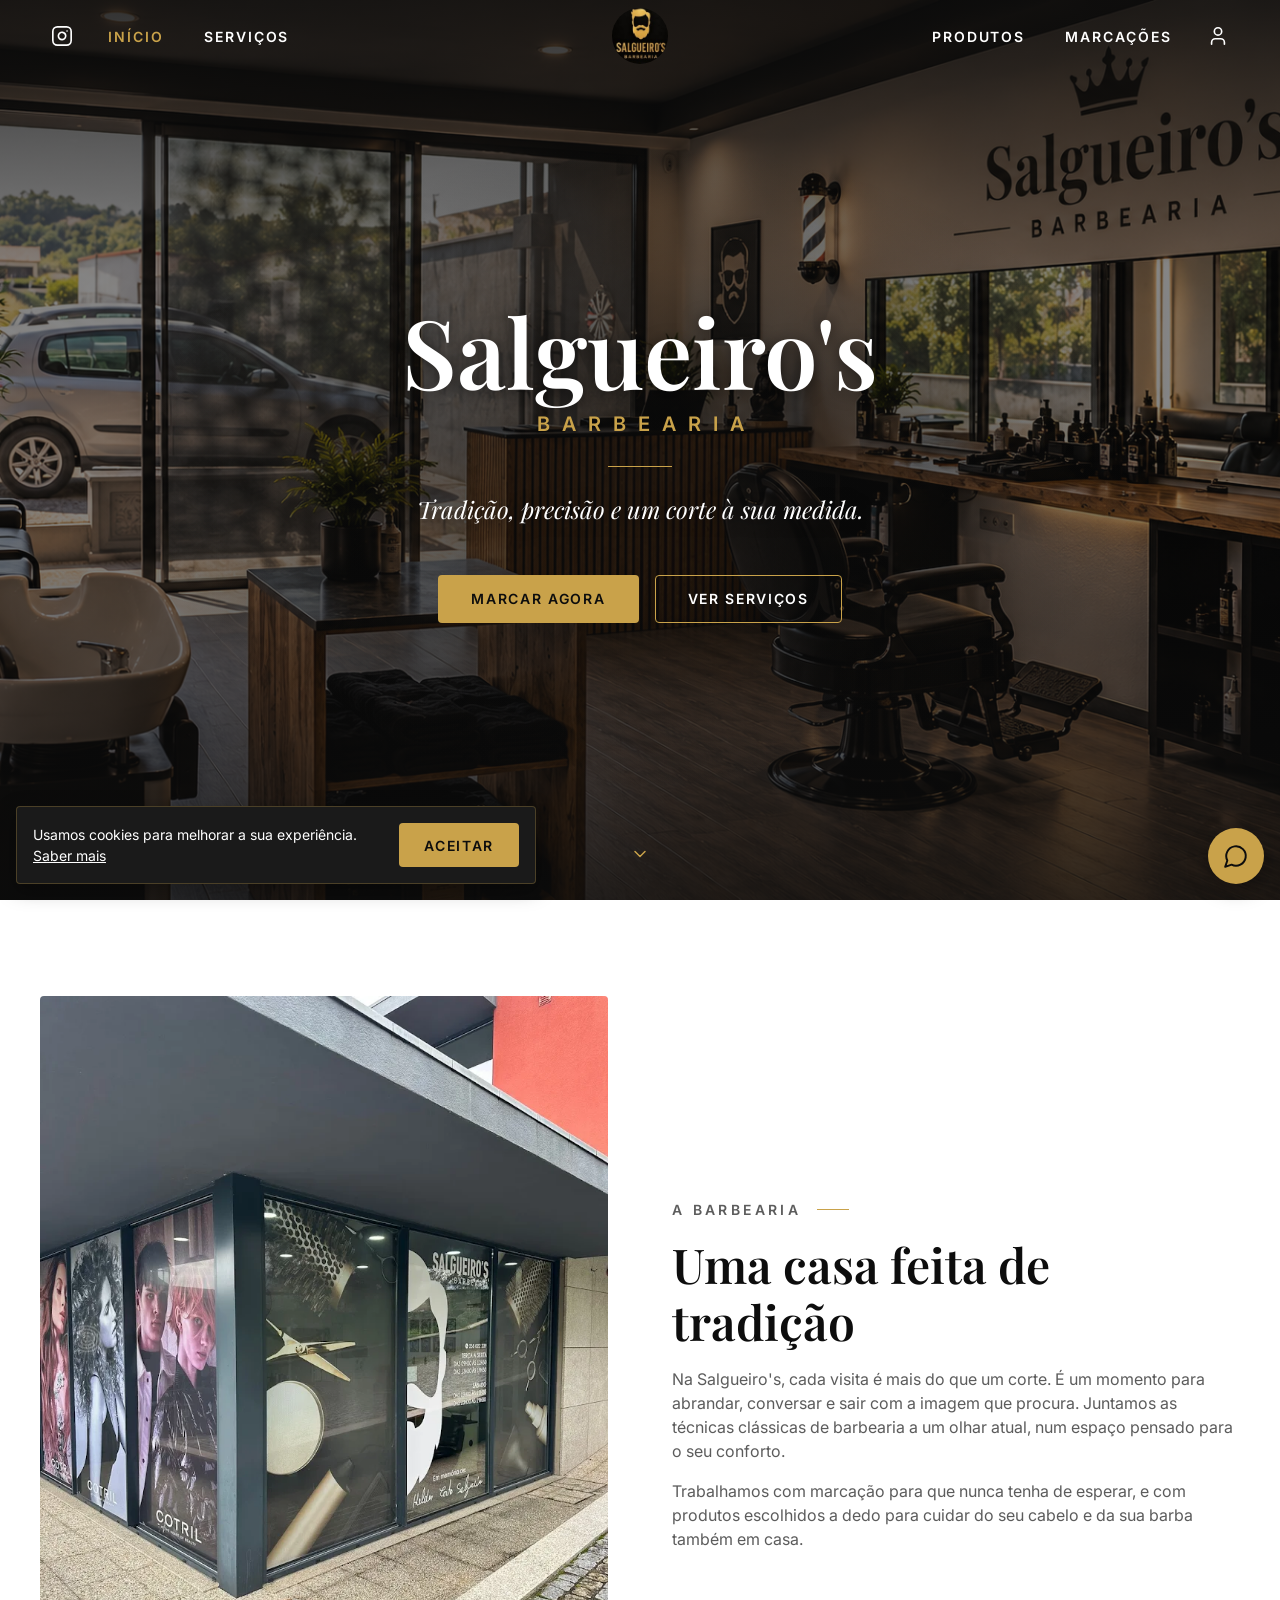
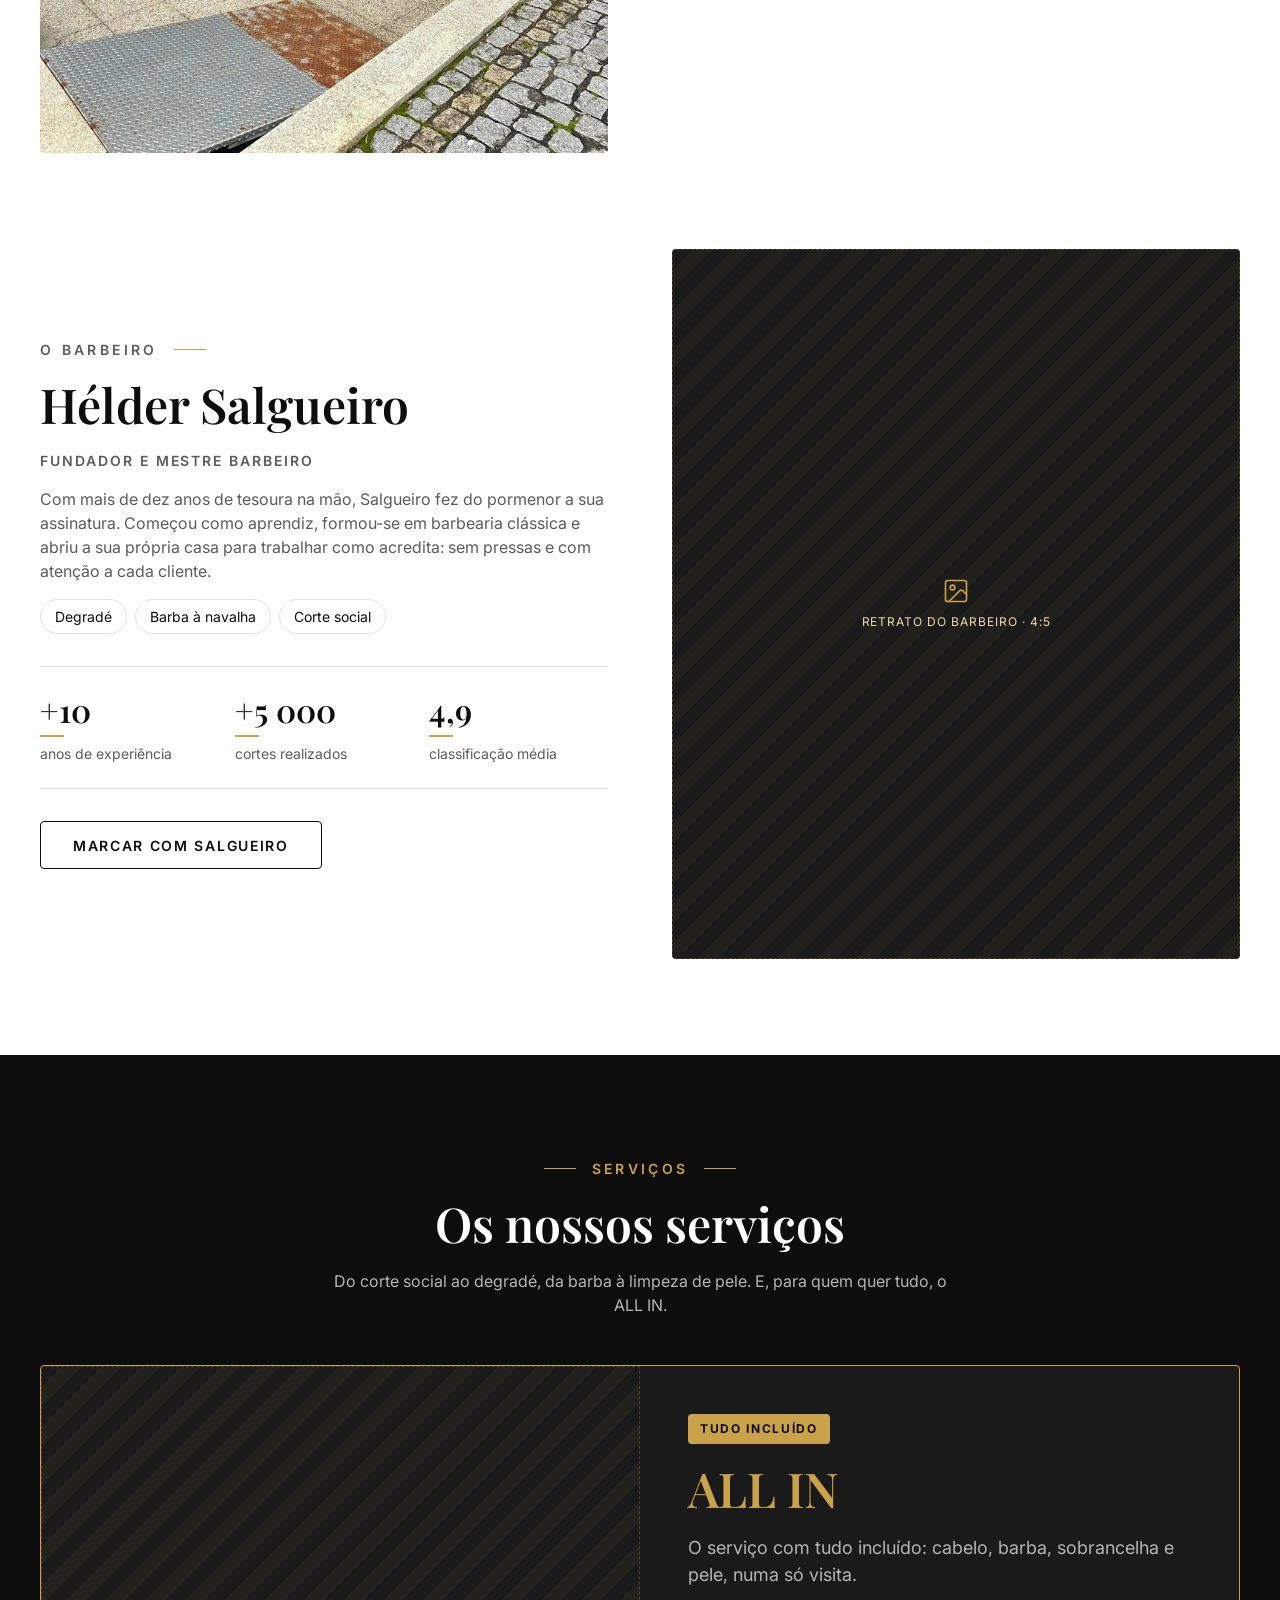
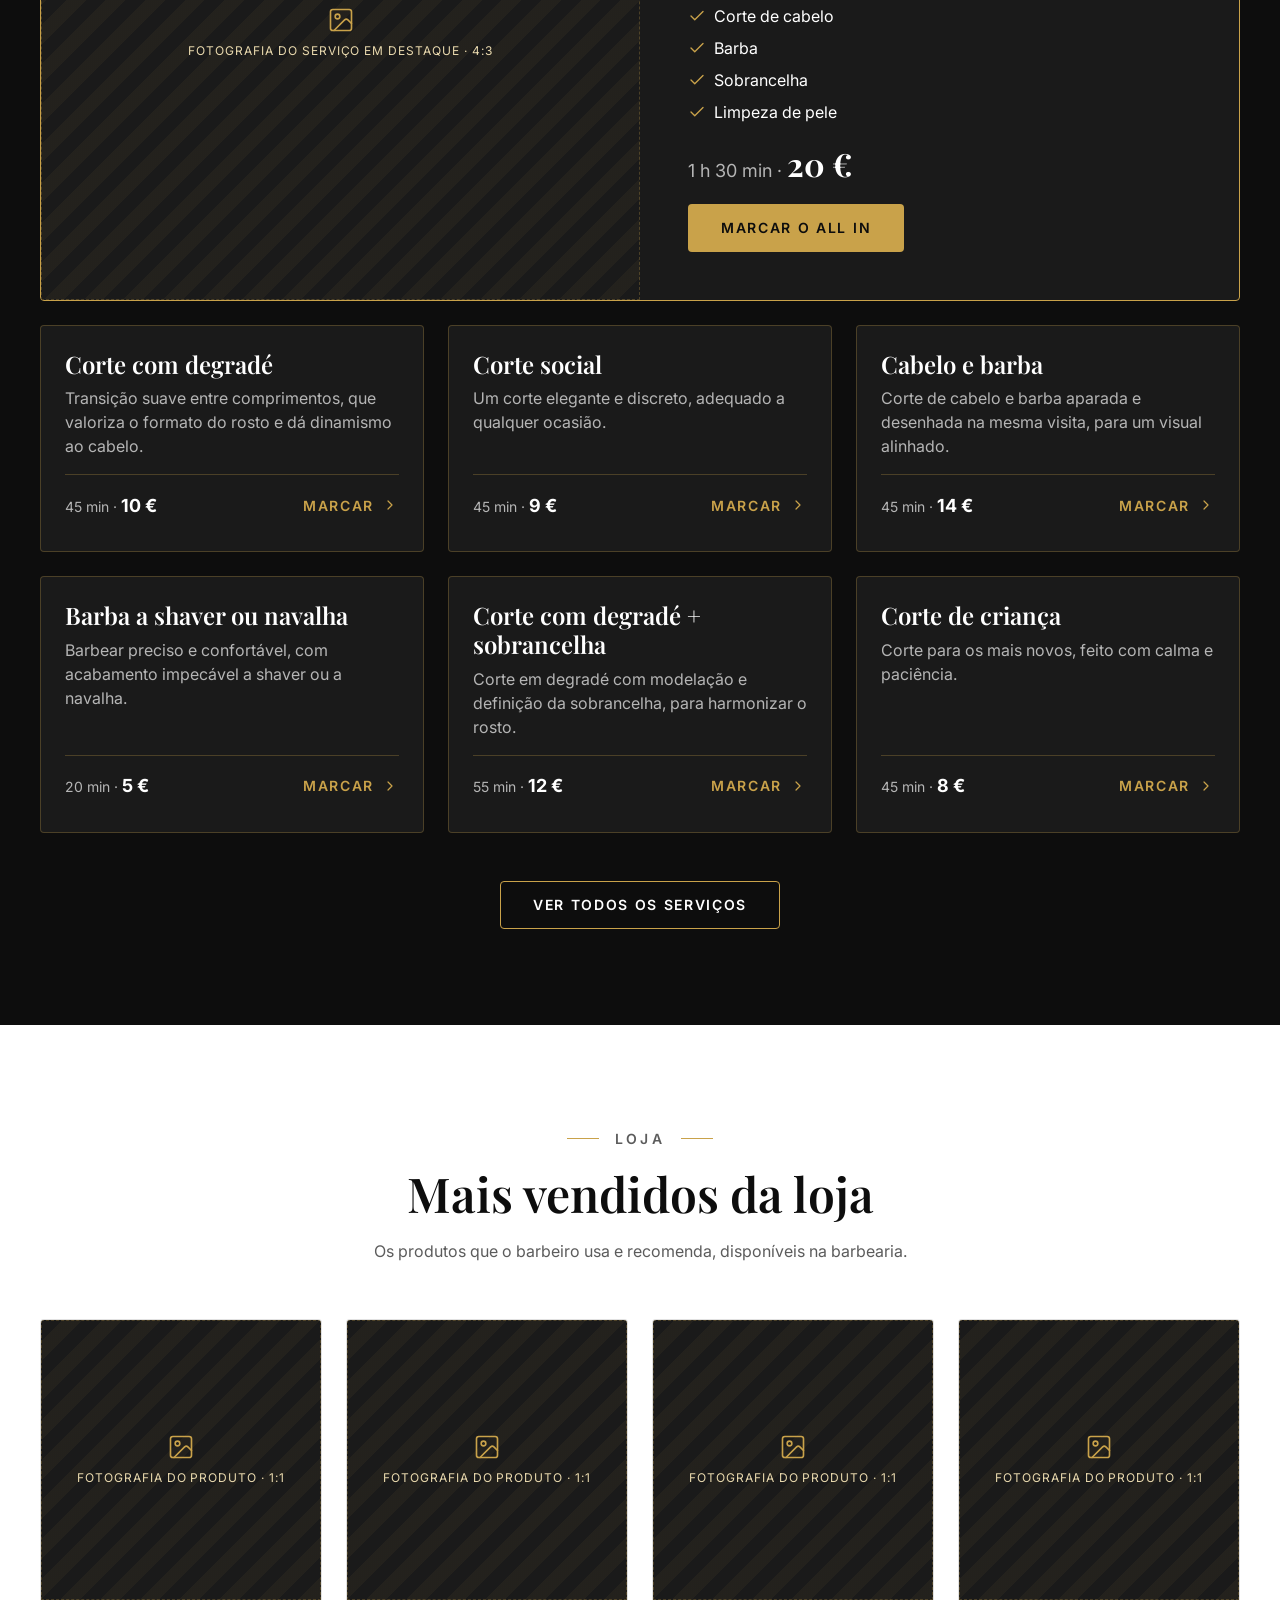
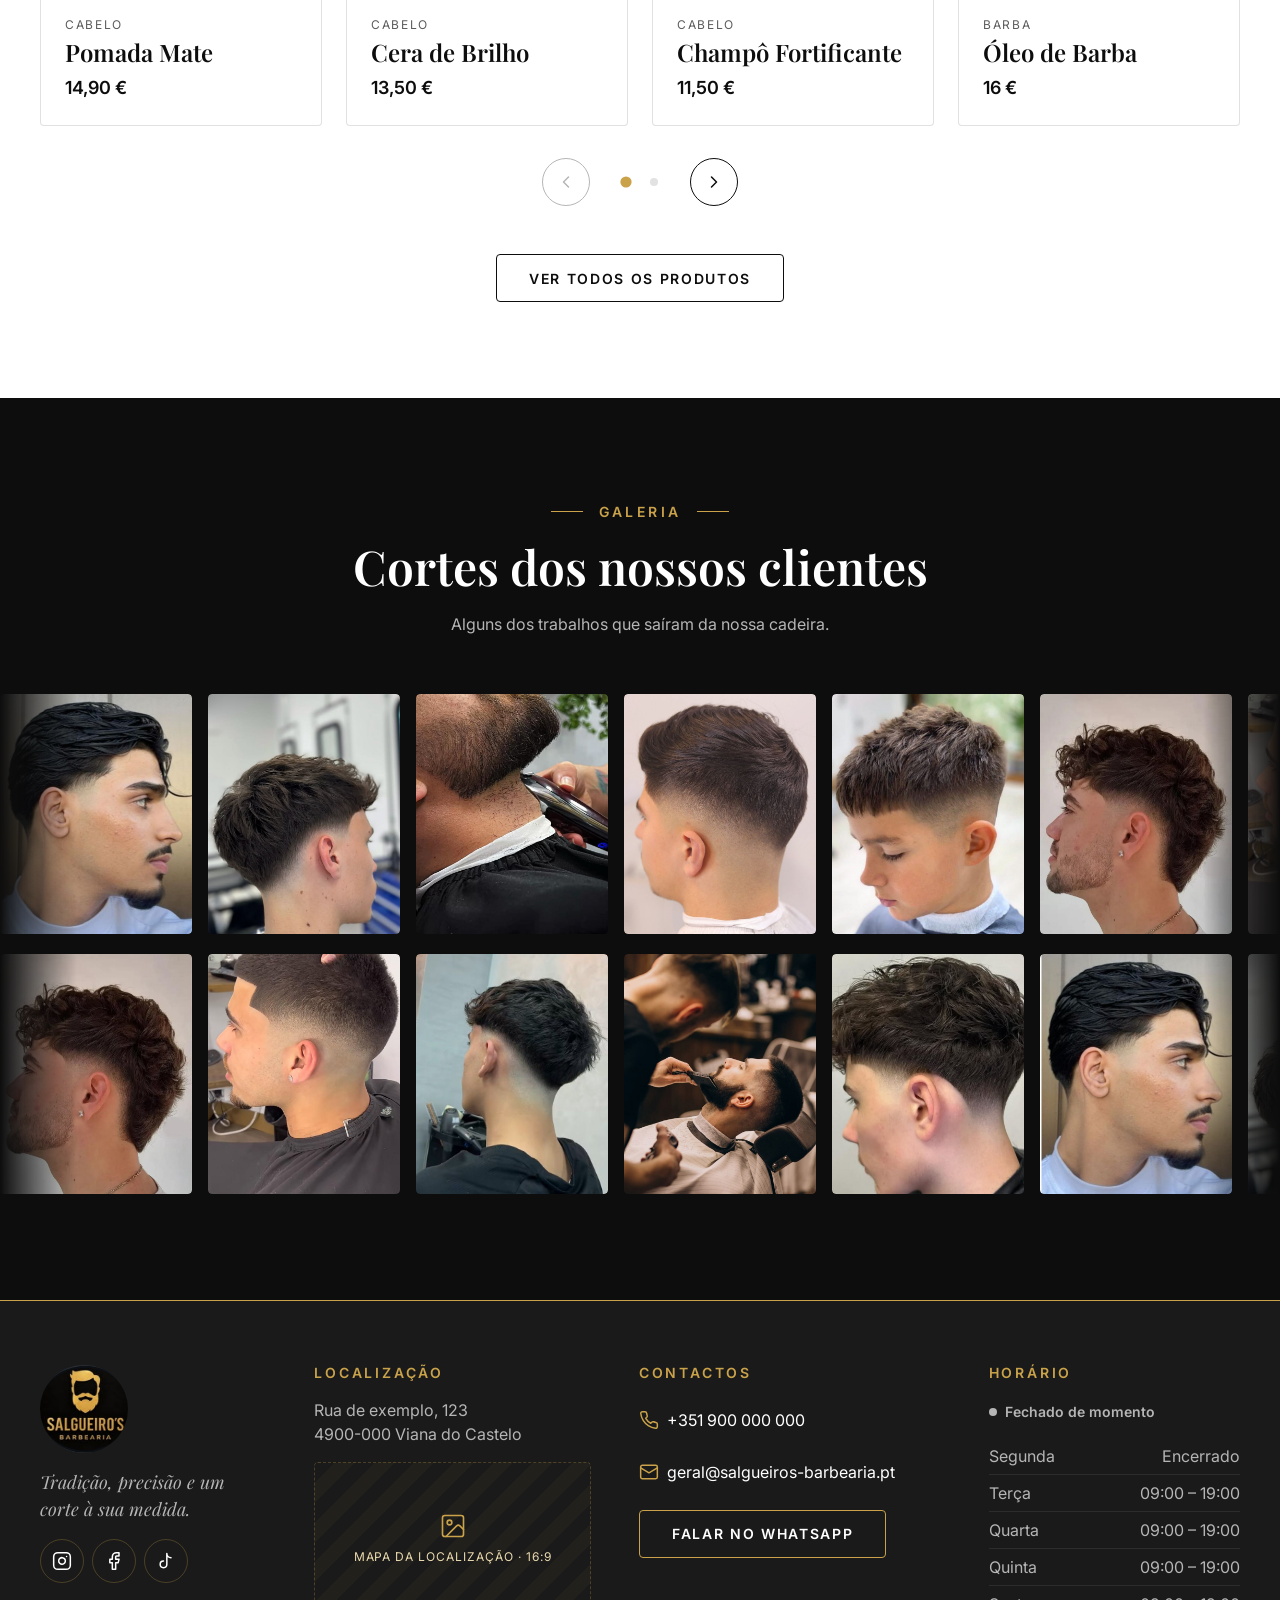
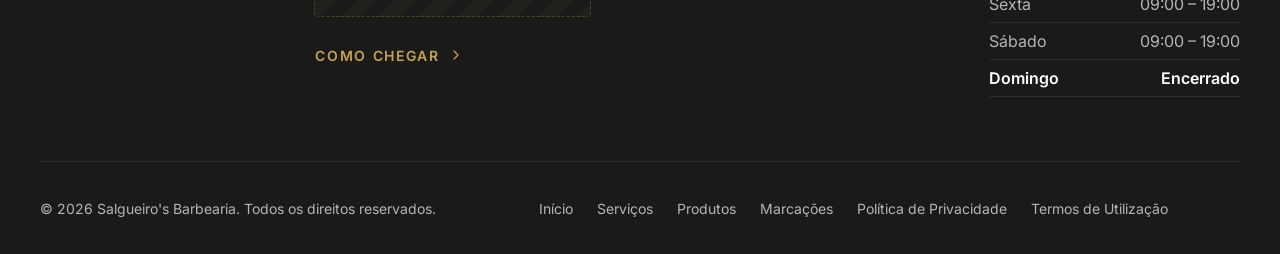
==== index.html @ 96116221 "1º versão prototipo alta fidelidade" ====
<!DOCTYPE html>
<html lang="pt-PT">
<head>
  <meta charset="UTF-8">
  <meta name="viewport" content="width=device-width, initial-scale=1">
  <title>Salgueiro's Barbearia</title>
  <meta name="description" content="Salgueiro's Barbearia: cortes, barba e produtos, com a assinatura da casa.">
  <meta name="theme-color" content="#0d0d0d">
  <link rel="icon" href="assets/images/logo/logo-salgueiros.png">
  <link rel="preconnect" href="https://fonts.googleapis.com">
  <link rel="preconnect" href="https://fonts.gstatic.com" crossorigin>
  <link href="https://fonts.googleapis.com/css2?family=Inter:wght@400;600;700&family=Playfair+Display:ital,wght@0,600;0,700;1,500&display=swap" rel="stylesheet">
  <link rel="stylesheet" href="css/base.css">
  <link rel="stylesheet" href="css/components.css">
  <link rel="stylesheet" href="css/layout.css">
  <script src="js/dados.js" defer></script>
  <script src="js/main.js" defer></script>
  <script src="js/servicos.js" defer></script>
  <script src="js/home.js" defer></script>
  <script src="js/carrossel.js" defer></script>
  <script src="js/galeria.js" defer></script>
</head>
<body id="topo" data-pagina="home">

  <!-- Navbar, menu mobile e rodapé são montados por js/main.js -->

  <main>

    <!-- ===== HERO ===== -->
    <section class="hero" aria-label="Apresentação">
      <div class="hero__fundo media" data-imagem="hero" data-alt="" data-label="Fotografia da barbearia · 16:9"></div>
      <div class="hero__conteudo container">
        <h1 class="hero__titulo">Salgueiro's <span>Barbearia</span></h1>
        <div class="hero__divisor" aria-hidden="true"></div>
        <p class="hero__slogan">Tradição, precisão e um corte à sua medida.</p>
        <div class="hero__acoes">
          <a class="btn btn--primario" data-link="marcacoes" href="#">Marcar agora</a>
          <a class="btn btn--secundario" href="#servicos">Ver serviços</a>
        </div>
      </div>
      <a class="hero__scroll" href="#sobre" aria-label="Continuar para a secção sobre a barbearia">
        <svg class="icone" aria-hidden="true"><use href="#i-seta-baixo"></use></svg>
      </a>
    </section>

    <!-- ===== SOBRE A BARBEARIA E O BARBEIRO ===== -->
    <section class="secao" id="sobre">
      <div class="container">

        <div class="sobre__bloco" data-revelar>
          <div class="sobre__media media media--3x4" data-imagem="barbearia" data-alt="Fachada da Salgueiro's Barbearia, com montras decoradas" data-label="Fotografia da barbearia · 3:4"></div>
          <div class="sobre__texto">
            <p class="secao__sobretitulo">A barbearia</p>
            <h2 class="sobre__titulo">Uma casa feita de tradição</h2>
            <p>Na Salgueiro's, cada visita é mais do que um corte. É um momento para abrandar, conversar e sair com a imagem que procura. Juntamos as técnicas clássicas de barbearia a um olhar atual, num espaço pensado para o seu conforto.</p>
            <p>Trabalhamos com marcação para que nunca tenha de esperar, e com produtos escolhidos a dedo para cuidar do seu cabelo e da sua barba também em casa.</p>
          </div>
        </div>

        <div class="sobre__bloco sobre__bloco--invertido" data-revelar>
          <div class="sobre__media media media--4x5" data-imagem="barbeiro" data-alt="Retrato do barbeiro Salgueiro" data-label="Retrato do barbeiro · 4:5"></div>
          <div class="sobre__texto">
            <p class="secao__sobretitulo">O barbeiro</p>
            <h2 class="sobre__titulo">Hélder Salgueiro</h2>
            <p class="sobre__cargo">Fundador e mestre barbeiro</p>
            <p>Com mais de dez anos de tesoura na mão, Salgueiro fez do pormenor a sua assinatura. Começou como aprendiz, formou-se em barbearia clássica e abriu a sua própria casa para trabalhar como acredita: sem pressas e com atenção a cada cliente.</p>
            <ul class="etiquetas" aria-label="Especialidades">
              <li>Degradé</li>
              <li>Barba à navalha</li>
              <li>Corte social</li>
            </ul>
            <dl class="sobre__numeros">
              <div><dt>+10</dt><dd>anos de experiência</dd></div>
              <div><dt>+5 000</dt><dd>cortes realizados</dd></div>
              <div><dt>4,9</dt><dd>classificação média</dd></div>
            </dl>
            <a class="btn btn--contorno" data-link="marcacoes" href="#">Marcar com Salgueiro</a>
          </div>
        </div>

      </div>
    </section>

    <!-- ===== SERVIÇOS ===== -->
    <section class="secao secao--preta" id="servicos">
      <div class="container">
        <header class="secao__cabecalho" data-revelar>
          <p class="secao__sobretitulo">Serviços</p>
          <h2 class="secao__titulo">Os nossos serviços</h2>
          <p class="secao__texto">Do corte social ao degradé, da barba à limpeza de pele. E, para quem quer tudo, o ALL IN.</p>
        </header>
        <article class="assinatura" id="servico-assinatura" data-revelar></article>
        <ul class="servicos__grelha" id="servicos-lista"></ul>
        <p class="secao__acao"><a class="btn btn--secundario" href="servicos.html">Ver todos os serviços</a></p>
      </div>
    </section>

    <!-- ===== PRODUTOS EM DESTAQUE ===== -->
    <section class="secao" id="produtos">
      <div class="container">
        <header class="secao__cabecalho" data-revelar>
          <p class="secao__sobretitulo">Loja</p>
          <h2 class="secao__titulo">Mais vendidos da loja</h2>
          <p class="secao__texto">Os produtos que o barbeiro usa e recomenda, disponíveis na barbearia.</p>
        </header>
        <div class="carrossel" role="region" aria-label="Produtos em destaque" data-revelar>
          <ul class="carrossel__pista" id="produtos-pista" tabindex="0"></ul>
          <div class="carrossel__controlos">
            <button class="carrossel__seta" type="button" data-anterior aria-label="Produtos anteriores">
              <svg class="icone" aria-hidden="true"><use href="#i-seta-esquerda"></use></svg>
            </button>
            <div class="carrossel__pontos"></div>
            <button class="carrossel__seta" type="button" data-seguinte aria-label="Produtos seguintes">
              <svg class="icone" aria-hidden="true"><use href="#i-seta-direita"></use></svg>
            </button>
          </div>
        </div>
        <p class="secao__acao"><a class="btn btn--contorno" href="produtos.html">Ver todos os produtos</a></p>
      </div>
    </section>

    <!-- ===== GALERIA ===== -->
    <section class="secao secao--preta" id="galeria">
      <div class="container">
        <header class="secao__cabecalho" data-revelar>
          <p class="secao__sobretitulo">Galeria</p>
          <h2 class="secao__titulo">Cortes dos nossos clientes</h2>
          <p class="secao__texto">Alguns dos trabalhos que saíram da nossa cadeira.</p>
        </header>
      </div>
      <!-- Faixas de fotografias em movimento, montadas por js/galeria.js -->
      <div class="galeria__faixas" id="galeria-faixas"></div>
    </section>

  </main>

  <!-- ===== LIGHTBOX ===== -->
  <dialog class="lightbox" id="lightbox" aria-label="Fotografia ampliada">
    <div class="lightbox__palco"></div>
    <p class="lightbox__legenda" aria-live="polite"></p>
    <button class="lightbox__botao lightbox__botao--fechar" type="button" data-fechar aria-label="Fechar">
      <svg class="icone" aria-hidden="true"><use href="#i-fechar"></use></svg>
    </button>
    <button class="lightbox__botao lightbox__botao--anterior" type="button" data-anterior aria-label="Fotografia anterior">
      <svg class="icone" aria-hidden="true"><use href="#i-seta-esquerda"></use></svg>
    </button>
    <button class="lightbox__botao lightbox__botao--seguinte" type="button" data-seguinte aria-label="Fotografia seguinte">
      <svg class="icone" aria-hidden="true"><use href="#i-seta-direita"></use></svg>
    </button>
  </dialog>

</body>
</html>
---- css/base.css ----
/* ===== TOKENS ===== */
:root {
  --color-black: #0d0d0d;
  --color-black-soft: #1a1a1a;
  --color-gold: #c9a24a;
  --color-gold-hover: #b8913a;
  --color-gold-soft: #e9d9ae;
  --color-white: #ffffff;
  --color-gray: #5c5c5c;
  --color-gray-light: #b5b5b5;
  --color-line-dark: rgba(201, 162, 74, 0.28);
  --color-line-light: rgba(13, 13, 13, 0.12);
  --color-danger: #b42318;
  --color-success: #2e7d4f;

  --font-titulo: "Playfair Display", Georgia, serif;
  --font-texto: "Inter", system-ui, -apple-system, "Segoe UI", sans-serif;

  --fs-14: 0.875rem;
  --fs-16: 1rem;
  --fs-18: 1.125rem;
  --fs-24: 1.5rem;
  --fs-32: 2rem;
  --fs-48: 3rem;
  --fs-64: 4rem;

  --esp-8: 8px;
  --esp-16: 16px;
  --esp-24: 24px;
  --esp-32: 32px;
  --esp-48: 48px;
  --esp-64: 64px;
  --esp-96: 96px;

  --largura-max: 1200px;
  --navbar-altura: 72px;
  --raio: 4px;
  --sombra: 0 8px 24px rgba(13, 13, 13, 0.1);
  --transicao: 200ms ease;
}

/* ===== RESET ===== */
*,
*::before,
*::after {
  box-sizing: border-box;
}

html {
  scroll-behavior: smooth;
  scroll-padding-top: var(--navbar-altura);
  -webkit-text-size-adjust: 100%;
}

body {
  margin: 0;
  font-family: var(--font-texto);
  font-size: var(--fs-16);
  line-height: 1.5;
  color: var(--color-black);
  background: var(--color-white);
  overflow-x: hidden;
}

h1,
h2,
h3,
p,
ul,
ol,
figure {
  margin: 0;
}

ul,
ol {
  padding: 0;
  list-style: none;
}

h1,
h2,
h3 {
  font-family: var(--font-titulo);
  font-weight: 600;
  line-height: 1.2;
}

img,
svg {
  display: block;
  max-width: 100%;
}

a {
  color: inherit;
  text-decoration: none;
}

button {
  font: inherit;
  color: inherit;
  background: none;
  border: 0;
  padding: 0;
  cursor: pointer;
}

address {
  font-style: normal;
}

[hidden] {
  display: none !important; /* o atributo hidden tem de ganhar a qualquer display definido numa classe */
}

:focus-visible {
  outline: 2px solid var(--color-gold);
  outline-offset: 3px;
}

/* ===== UTILITÁRIOS ===== */
.container {
  width: 100%;
  max-width: calc(var(--largura-max) + 2 * var(--esp-16));
  margin-inline: auto;
  padding-inline: var(--esp-16);
}

.sr-only {
  position: absolute;
  width: 1px;
  height: 1px;
  overflow: hidden;
  clip-path: inset(50%);
  white-space: nowrap;
}

.sprite {
  position: absolute;
  width: 0;
  height: 0;
}

.icone {
  flex: none;
  width: 20px;
  height: 20px;
  fill: none;
  stroke: currentColor;
  stroke-width: 1.8;
  stroke-linecap: round;
  stroke-linejoin: round;
}

/* ===== SECÇÕES ===== */
.secao {
  padding-block: var(--esp-48);
}

.secao--preta {
  color: var(--color-white);
  background: var(--color-black);
}

.secao__cabecalho {
  max-width: 640px;
  margin: 0 auto var(--esp-48);
  text-align: center;
}

.secao__sobretitulo {
  display: inline-flex;
  align-items: center;
  gap: var(--esp-16);
  margin-bottom: var(--esp-16);
  font-size: var(--fs-14);
  font-weight: 600;
  letter-spacing: 0.24em;
  text-transform: uppercase;
  color: var(--color-gray);
}

.secao__sobretitulo::before,
.secao__sobretitulo::after {
  content: "";
  width: 32px;
  height: 1px;
  background: var(--color-gold);
}

.secao--preta .secao__sobretitulo {
  color: var(--color-gold);
}

.secao__titulo {
  font-size: var(--fs-32);
}

.secao__texto {
  margin-top: var(--esp-16);
  color: var(--color-gray);
}

.secao--preta .secao__texto {
  color: var(--color-gray-light);
}

.secao__acao {
  margin-top: var(--esp-48);
  text-align: center;
}

/* ===== ANIMAÇÃO DE ENTRADA ===== */
.revelar {
  opacity: 0;
  transform: translateY(24px);
  transition: opacity 600ms ease, transform 600ms ease;
}

.revelar--visivel {
  opacity: 1;
  transform: none;
}

@media (min-width: 768px) {
  .secao {
    padding-block: var(--esp-96);
  }

  .secao__titulo {
    font-size: var(--fs-48);
  }
}

@media (prefers-reduced-motion: reduce) {
  html {
    scroll-behavior: auto;
  }

  *,
  *::before,
  *::after {
    animation-duration: 0.01ms !important; /* preferência do utilizador prevalece sobre qualquer animação */
    transition-duration: 0.01ms !important;
  }
}
---- css/components.css ----
/* ===== BOTÕES ===== */
.btn {
  display: inline-flex;
  align-items: center;
  justify-content: center;
  gap: var(--esp-8);
  min-height: 48px;
  padding: 0 var(--esp-32);
  border: 1px solid transparent;
  border-radius: var(--raio);
  font-size: var(--fs-14);
  font-weight: 600;
  letter-spacing: 0.12em;
  text-transform: uppercase;
  white-space: nowrap;
  transition: background-color var(--transicao), color var(--transicao), border-color var(--transicao), transform var(--transicao);
}

.btn:active {
  transform: translateY(1px);
}

.btn--primario {
  color: var(--color-black);
  background: var(--color-gold);
}

.btn--primario:hover {
  background: var(--color-gold-hover);
}

/* Contorno dourado, para fundos pretos */
.btn--secundario {
  color: var(--color-white);
  border-color: var(--color-gold);
}

.btn--secundario:hover {
  color: var(--color-black);
  background: var(--color-gold);
}

/* Contorno preto, para fundos brancos */
.btn--contorno {
  color: var(--color-black);
  border-color: var(--color-black);
}

.btn--contorno:hover {
  color: var(--color-white);
  background: var(--color-black);
}

.btn--texto {
  min-height: 44px;
  padding: 0;
  color: var(--color-gold);
}

.btn--texto .icone {
  width: 16px;
  height: 16px;
  transition: transform var(--transicao);
}

.btn--texto:hover .icone {
  transform: translateX(4px);
}

/* ===== ESPAÇOS DE FOTOGRAFIA ===== */
/* Cada espaço tem o rácio fixo; a fotografia preenche-o sem deformar. */
.media {
  position: relative;
  display: block;
  overflow: hidden;
  background: var(--color-black-soft);
  border-radius: var(--raio);
}

.media--1x1 {
  aspect-ratio: 1 / 1;
}

.media--4x3 {
  aspect-ratio: 4 / 3;
}

.media--3x4 {
  aspect-ratio: 3 / 4;
}

.media--4x5 {
  aspect-ratio: 4 / 5;
}

.media--16x9 {
  aspect-ratio: 16 / 9;
}

.media img {
  width: 100%;
  height: 100%;
  object-fit: cover;
}

.media__vazio {
  position: absolute;
  inset: 0;
  display: flex;
  flex-direction: column;
  align-items: center;
  justify-content: center;
  gap: var(--esp-8);
  padding: var(--esp-16);
  border: 1px dashed var(--color-line-dark);
  border-radius: inherit;
  font-size: 0.75rem;
  letter-spacing: 0.08em;
  text-align: center;
  text-transform: uppercase;
  color: var(--color-gold-soft);
  background: repeating-linear-gradient(135deg, transparent 0 14px, rgba(201, 162, 74, 0.05) 14px 28px);
}

.media__vazio .icone {
  width: 28px;
  height: 28px;
  stroke-width: 1.4;
  color: var(--color-gold);
}

/* ===== BADGES E ETIQUETAS ===== */
.badge {
  display: inline-block;
  padding: 6px 12px;
  border-radius: var(--raio);
  font-size: 0.75rem;
  font-weight: 700;
  letter-spacing: 0.14em;
  text-transform: uppercase;
  color: var(--color-black);
  background: var(--color-gold);
}

.badge--escuro {
  color: var(--color-white);
  background: var(--color-black);
}

.etiquetas {
  display: flex;
  flex-wrap: wrap;
  gap: var(--esp-8);
}

.etiquetas li {
  padding: 6px 14px;
  border: 1px solid var(--color-line-light);
  border-radius: 999px;
  font-size: var(--fs-14);
}

/* ===== CORTE DE ASSINATURA ===== */
.assinatura {
  display: grid;
  overflow: hidden;
  margin-bottom: var(--esp-24);
  border: 1px solid var(--color-gold);
  border-radius: var(--raio);
  background: var(--color-black-soft);
}

.assinatura__media {
  border-radius: 0;
}

.assinatura__corpo {
  display: flex;
  flex-direction: column;
  align-items: flex-start;
  gap: var(--esp-16);
  padding: var(--esp-32) var(--esp-24);
}

.assinatura__nome {
  font-size: var(--fs-32);
  color: var(--color-gold);
}

.assinatura__descricao {
  font-size: var(--fs-18);
  color: var(--color-gray-light);
}

.assinatura__inclui {
  display: grid;
  gap: var(--esp-8);
}

.assinatura__inclui li {
  display: flex;
  align-items: center;
  gap: var(--esp-8);
}

.assinatura__inclui .icone {
  width: 18px;
  height: 18px;
  color: var(--color-gold);
}

.assinatura__meta {
  font-size: var(--fs-18);
  color: var(--color-gray-light);
}

.assinatura__meta strong {
  font-family: var(--font-titulo);
  font-size: var(--fs-32);
  color: var(--color-white);
}

/* ===== CARTÃO DE SERVIÇO ===== */
.servico-card {
  display: flex;
  flex-direction: column;
  gap: var(--esp-8);
  padding: var(--esp-24);
  border: 1px solid var(--color-line-dark);
  border-radius: var(--raio);
  background: var(--color-black-soft);
  transition: border-color var(--transicao), transform var(--transicao);
}

.servico-card:hover {
  border-color: var(--color-gold);
  transform: translateY(-4px);
}

/* Fotografia opcional, encostada ao topo e aos lados do cartão */
.servico-card__media {
  margin: calc(var(--esp-24) * -1) calc(var(--esp-24) * -1) var(--esp-8);
  border-radius: var(--raio) var(--raio) 0 0;
}

.servico-card__nome {
  font-size: var(--fs-24);
}

.servico-card__descricao {
  flex: 1;
  color: var(--color-gray-light);
}

.servico-card__rodape {
  display: flex;
  align-items: center;
  justify-content: space-between;
  gap: var(--esp-16);
  margin-top: var(--esp-8);
  padding-top: var(--esp-8);
  border-top: 1px solid var(--color-line-dark);
}

.servico-card__meta {
  font-size: var(--fs-14);
  color: var(--color-gray-light);
}

.servico-card__meta strong {
  font-size: var(--fs-18);
  color: var(--color-white);
}

/* ===== CARTÃO DE PRODUTO ===== */
.produto-card {
  overflow: hidden;
  height: 100%;
  border: 1px solid var(--color-line-light);
  border-radius: var(--raio);
  background: var(--color-white);
  transition: box-shadow var(--transicao), transform var(--transicao);
}

.produto-card:hover {
  box-shadow: var(--sombra);
  transform: translateY(-4px);
}

.produto-card .media {
  border-radius: 0;
}

.produto-card__estado {
  position: absolute;
  top: var(--esp-16);
  left: var(--esp-16);
}

.produto-card--esgotado .media__vazio,
.produto-card--esgotado img {
  opacity: 0.5;
}

.produto-card__corpo {
  padding: var(--esp-16) var(--esp-24) var(--esp-24);
}

.produto-card__marca {
  font-size: 0.75rem;
  letter-spacing: 0.14em;
  text-transform: uppercase;
  color: var(--color-gray);
}

.produto-card__nome {
  margin-block: 4px var(--esp-8);
  font-size: var(--fs-24);
}

.produto-card__preco {
  font-size: var(--fs-18);
  font-weight: 600;
}

.produto-card__stock {
  display: flex;
  align-items: center;
  gap: 6px;
  margin-top: var(--esp-8);
  font-size: var(--fs-14);
  color: var(--color-gray);
}

.produto-card__stock::before {
  content: "";
  width: 6px;
  height: 6px;
  border-radius: 50%;
  background: var(--color-gold);
}

/* ===== CAMPOS DE FORMULÁRIO ===== */
.campo {
  position: relative;
  display: flex;
  align-items: center;
  gap: var(--esp-8);
}

.campo__rotulo {
  font-size: var(--fs-14);
  font-weight: 600;
  white-space: nowrap;
  color: var(--color-gray);
}

.campo__controlo {
  width: 100%;
  min-height: 48px;
  padding: 0 var(--esp-16);
  border: 1px solid var(--color-line-light);
  border-radius: var(--raio);
  font: inherit;
  color: var(--color-black);
  background: var(--color-white);
  transition: border-color var(--transicao), box-shadow var(--transicao);
}

.campo__controlo:hover {
  border-color: var(--color-gray);
}

.campo__controlo:focus-visible {
  outline: none;
  border-color: var(--color-black);
  box-shadow: 0 0 0 3px var(--color-gold-soft);
}

.campo--pesquisa .icone {
  position: absolute;
  left: var(--esp-16);
  color: var(--color-gray);
  pointer-events: none;
}

.campo--pesquisa .campo__controlo {
  padding-left: 48px;
}

/* Campo com o rótulo por cima (formulários) */
.campo--bloco {
  display: grid;
  gap: var(--esp-8);
}

.campo--bloco .campo__rotulo {
  color: var(--color-black);
}

.campo__grupo {
  position: relative;
}

.campo__grupo .campo__controlo {
  padding-right: 96px;
}

.campo__alternar {
  position: absolute;
  top: 2px;
  right: 2px;
  min-height: 44px;
  padding-inline: var(--esp-16);
  font-size: var(--fs-14);
  font-weight: 600;
  text-decoration: underline;
}

.campo__controlo[aria-invalid="true"] {
  border-color: var(--color-danger);
}

/* Caixa de seleção com texto ao lado */
.caixa {
  display: flex;
  align-items: flex-start;
  gap: var(--esp-8);
  font-size: var(--fs-14);
  cursor: pointer;
}

.caixa a {
  text-decoration: underline;
}

.campo__caixa {
  flex: none;
  width: 20px;
  height: 20px;
  margin: 0;
  accent-color: var(--color-gold);
}

.campo__ajuda {
  font-size: var(--fs-14);
  color: var(--color-gray);
}

.campo__erro {
  font-size: var(--fs-14);
  color: var(--color-danger);
}

.campo__erro:empty {
  display: none;
}

/* ===== AVATAR E MENU DA CONTA ===== */
.avatar {
  display: grid;
  place-items: center;
  width: 36px;
  height: 36px;
  border: 1px solid var(--color-gold);
  border-radius: 50%;
  font-size: 0.75rem;
  font-weight: 700;
  letter-spacing: 0.06em;
  color: var(--color-gold);
  background: var(--color-black-soft);
}

.avatar--grande {
  width: 88px;
  height: 88px;
  font-family: var(--font-titulo);
  font-size: var(--fs-32);
  font-weight: 600;
}

.conta-menu {
  position: relative;
}

.conta-menu__botao {
  display: grid;
  place-items: center;
  width: 44px;
  height: 44px;
  border-radius: 50%;
}

.conta-menu__botao .avatar {
  transition: background-color var(--transicao), color var(--transicao);
}

.conta-menu__botao:hover .avatar,
.conta-menu__botao[aria-expanded="true"] .avatar {
  color: var(--color-black);
  background: var(--color-gold);
}

.conta-menu__lista {
  position: absolute;
  top: calc(100% + var(--esp-8));
  right: 0;
  min-width: 220px;
  padding: var(--esp-8);
  border: 1px solid var(--color-gold);
  border-radius: var(--raio);
  color: var(--color-white);
  background: var(--color-black);
  box-shadow: 0 8px 24px rgba(0, 0, 0, 0.5);
  animation: entrar 160ms ease;
}

.conta-menu__lista a,
.conta-menu__lista button {
  display: flex;
  align-items: center;
  gap: var(--esp-16);
  width: 100%;
  min-height: 44px;
  padding-inline: var(--esp-16);
  border-radius: var(--raio);
  font-size: var(--fs-14);
  font-weight: 600;
  text-align: left;
  transition: background-color var(--transicao), color var(--transicao);
}

.conta-menu__lista a:hover,
.conta-menu__lista button:hover {
  color: var(--color-gold);
  background: var(--color-black-soft);
}

/* ===== AVISO TEMPORÁRIO ===== */
.aviso {
  position: fixed;
  top: calc(var(--navbar-altura) + var(--esp-16));
  left: 50%;
  z-index: 60;
  width: max-content;
  max-width: calc(100% - 2 * var(--esp-16));
  padding: var(--esp-16) var(--esp-24);
  border: 1px solid var(--color-gold);
  border-radius: var(--raio);
  font-size: var(--fs-14);
  font-weight: 600;
  color: var(--color-white);
  background: var(--color-black);
  box-shadow: 0 8px 24px rgba(0, 0, 0, 0.35);
  opacity: 0;
  visibility: hidden;
  transform: translate(-50%, -12px);
  transition: opacity var(--transicao), transform var(--transicao), visibility var(--transicao);
}

.aviso--visivel {
  opacity: 1;
  visibility: visible;
  transform: translate(-50%, 0);
}

/* ===== CHIPS DE FILTRO ===== */
.chips {
  display: flex;
  flex-wrap: wrap;
  gap: var(--esp-8);
}

.chip {
  min-height: 44px;
  padding: 0 var(--esp-24);
  border: 1px solid var(--color-line-light);
  border-radius: 999px;
  font-size: var(--fs-14);
  font-weight: 600;
  transition: background-color var(--transicao), color var(--transicao), border-color var(--transicao);
}

.chip:hover {
  border-color: var(--color-black);
}

.chip[aria-pressed="true"] {
  border-color: var(--color-black);
  color: var(--color-white);
  background: var(--color-black);
}

/* ===== CARROSSEL ===== */
.carrossel__pista {
  display: flex;
  gap: var(--esp-24);
  overflow-x: auto;
  padding-block: var(--esp-8) var(--esp-24);
  scroll-snap-type: x mandatory;
  scrollbar-width: none;
}

.carrossel__pista::-webkit-scrollbar {
  display: none;
}

.carrossel__item {
  flex: 0 0 100%;
  scroll-snap-align: start;
}

.carrossel__controlos {
  display: flex;
  align-items: center;
  justify-content: center;
  gap: var(--esp-24);
  margin-top: var(--esp-8);
}

.carrossel__seta {
  display: grid;
  place-items: center;
  width: 48px;
  height: 48px;
  border: 1px solid var(--color-black);
  border-radius: 50%;
  transition: background-color var(--transicao), color var(--transicao), opacity var(--transicao);
}

.carrossel__seta:hover:not(:disabled) {
  color: var(--color-white);
  background: var(--color-black);
}

.carrossel__seta:disabled {
  opacity: 0.3;
  cursor: default;
}

.carrossel__pontos {
  display: flex;
  gap: 4px;
}

/* Área de toque de 24 px com o ponto visível mais pequeno ao centro */
.carrossel__ponto {
  display: grid;
  place-items: center;
  width: 24px;
  height: 24px;
}

.carrossel__ponto::before {
  content: "";
  width: 8px;
  height: 8px;
  border-radius: 50%;
  background: var(--color-line-light);
  transition: background-color var(--transicao), transform var(--transicao);
}

.carrossel__ponto--ativo::before {
  background: var(--color-gold);
  transform: scale(1.4);
}

/* ===== GALERIA ===== */
/* Faixas de fotografias que deslizam sem parar; param quando o rato passa por cima. */
.galeria__faixas {
  --galeria-largura: 9.5rem;
  --galeria-espaco: var(--esp-8);
  max-width: 120rem;
  margin-inline: auto;
  -webkit-mask-image: linear-gradient(90deg, transparent, #000 6%, #000 94%, transparent);
  mask-image: linear-gradient(90deg, transparent, #000 6%, #000 94%, transparent);
}

/* O espaço vertical deixa a fotografia em destaque crescer sem ser cortada */
.galeria__faixa {
  padding-block: calc(var(--galeria-espaco) / 2 + 2px);
  overflow: hidden;
}

.galeria__pista {
  display: flex;
  width: max-content;
  animation: galeria-deslizar 60s linear infinite; /* a duração certa vem de galeria.js */
}

.galeria__faixa:nth-child(2) .galeria__pista {
  animation-direction: reverse;
}

.galeria__faixas:hover .galeria__pista,
.galeria__faixas:focus-within .galeria__pista {
  animation-play-state: paused;
}

@keyframes galeria-deslizar {
  to {
    transform: translateX(-50%);
  }
}

/* Margem em vez de gap: as duas metades da pista ficam exatamente iguais */
.galeria__celula {
  flex: none;
  width: var(--galeria-largura);
  margin-right: var(--galeria-espaco);
}

.galeria__item {
  position: relative;
  display: block;
  width: 100%;
  overflow: hidden;
  border-radius: var(--raio);
  outline: 2px solid transparent;
  outline-offset: -2px;
  transition: transform 300ms ease, opacity 300ms ease, outline-color 300ms ease, box-shadow 300ms ease;
}

.galeria__legenda {
  position: absolute;
  inset: auto 0 0;
  padding: var(--esp-32) var(--esp-16) var(--esp-16);
  font-size: var(--fs-14);
  font-weight: 600;
  letter-spacing: 0.08em;
  text-align: left;
  text-transform: uppercase;
  color: var(--color-white);
  background: linear-gradient(transparent, rgba(13, 13, 13, 0.85));
  opacity: 0;
  transition: opacity 300ms ease;
}

.galeria__item:focus-visible {
  position: relative;
  z-index: 1;
  outline-color: var(--color-gold);
}

.galeria__item:focus-visible .galeria__legenda {
  opacity: 1;
}

/* Destaque só com rato: no toque, o :hover ficava preso depois de tocar */
@media (hover: hover) {
  .galeria__faixas:hover .galeria__item {
    opacity: 0.4;
  }

  .galeria__faixas .galeria__item:hover {
    z-index: 1;
    opacity: 1;
    outline-color: var(--color-gold);
    box-shadow: 0 12px 32px rgba(0, 0, 0, 0.6);
    transform: scale(1.06);
  }

  .galeria__item:hover .galeria__legenda {
    opacity: 1;
  }
}

@media (min-width: 768px) {
  .galeria__faixas {
    --galeria-largura: 12rem;
    --galeria-espaco: var(--esp-16);
  }
}

/* Sem movimento: as faixas ficam paradas e percorrem-se com scroll horizontal */
@media (prefers-reduced-motion: reduce) {
  .galeria__faixas {
    -webkit-mask-image: none;
    mask-image: none;
  }

  .galeria__faixa {
    overflow-x: auto;
  }

  .galeria__pista {
    animation: none;
  }

  .galeria__celula--copia {
    display: none;
  }
}

/* ===== LIGHTBOX ===== */
.lightbox {
  width: 100%;
  max-width: none;
  height: 100%;
  max-height: none;
  margin: 0;
  padding: var(--esp-64) var(--esp-16) var(--esp-24);
  border: 0;
  color: var(--color-white);
  background: rgba(13, 13, 13, 0.96);
}

.lightbox[open] {
  display: grid;
  grid-template-rows: 1fr auto;
  justify-items: center;
  gap: var(--esp-16);
}

.lightbox__palco {
  position: relative;
  align-self: center;
  width: min(100%, 60vh, 600px);
  aspect-ratio: 4 / 5;
  overflow: hidden;
  border-radius: var(--raio);
  background: var(--color-black-soft);
}

.lightbox__palco img {
  width: 100%;
  height: 100%;
  object-fit: contain;
}

.lightbox__legenda {
  font-size: var(--fs-14);
  letter-spacing: 0.12em;
  text-transform: uppercase;
  color: var(--color-gold);
}

.lightbox__botao {
  position: absolute;
  display: grid;
  place-items: center;
  width: 48px;
  height: 48px;
  border: 1px solid var(--color-line-dark);
  border-radius: 50%;
  color: var(--color-white);
  background: rgba(13, 13, 13, 0.7);
  transition: border-color var(--transicao), color var(--transicao);
}

.lightbox__botao:hover {
  border-color: var(--color-gold);
  color: var(--color-gold);
}

.lightbox__botao--fechar {
  top: var(--esp-8);
  right: var(--esp-16);
}

.lightbox__botao--anterior,
.lightbox__botao--seguinte {
  top: 50%;
  transform: translateY(-50%);
}

.lightbox__botao--anterior {
  left: var(--esp-16);
}

.lightbox__botao--seguinte {
  right: var(--esp-16);
}

/* ===== ANIMAÇÃO DE ABERTURA ===== */
/* Mostrada só na primeira página de cada visita (ver iniciarIntro em main.js). */
.intro {
  position: fixed;
  inset: 0;
  z-index: 100;
  display: grid;
  place-items: center;
  color: var(--color-white);
  background: var(--color-black);
  animation: intro-sair 600ms cubic-bezier(0.7, 0, 0.3, 1) 1700ms forwards;
}

.intro__conteudo {
  display: flex;
  flex-direction: column;
  align-items: center;
}

.intro__logo {
  width: 120px;
  height: 120px;
  border-radius: 50%;
  animation: intro-logo 700ms ease both;
}

.intro__linha {
  width: 96px;
  height: 1px;
  margin-block: var(--esp-24) var(--esp-16);
  background: var(--color-gold);
  animation: intro-linha 600ms ease 400ms both;
}

.intro__nome {
  font-family: var(--font-titulo);
  font-size: var(--fs-32);
  text-align: center;
  animation: entrar 600ms ease 600ms both;
}

.intro__nome span {
  display: block;
  margin-top: var(--esp-8);
  font-family: var(--font-texto);
  font-size: 0.75rem;
  font-weight: 600;
  letter-spacing: 0.6em;
  text-indent: 0.6em;
  text-transform: uppercase;
  color: var(--color-gold);
}

/* As animações de entrada da página esperam que a abertura termine */
.com-intro {
  --intro-atraso: 1900ms;
}

@keyframes intro-logo {
  from {
    opacity: 0;
    transform: scale(0.8);
  }
}

@keyframes intro-linha {
  from {
    transform: scaleX(0);
  }
}

@keyframes intro-sair {
  to {
    visibility: hidden;
    transform: translateY(-100%);
  }
}

@keyframes entrar {
  from {
    opacity: 0;
    transform: translateY(16px);
  }
}

/* ===== BOTÃO FLUTUANTE DE WHATSAPP ===== */
.whatsapp {
  position: fixed;
  right: var(--esp-16);
  bottom: var(--esp-16);
  z-index: 40;
  display: grid;
  place-items: center;
  width: 56px;
  height: 56px;
  border-radius: 50%;
  color: var(--color-black);
  background: var(--color-gold);
  box-shadow: 0 6px 20px rgba(0, 0, 0, 0.35);
  transition: background-color var(--transicao), transform var(--transicao);
}

.whatsapp:hover {
  background: var(--color-gold-hover);
  transform: scale(1.06);
}

.whatsapp .icone {
  width: 26px;
  height: 26px;
}

/* ===== AVISO DE COOKIES ===== */
.cookies {
  position: fixed;
  right: 88px;
  bottom: var(--esp-16);
  left: var(--esp-16);
  z-index: 40;
  display: flex;
  flex-wrap: wrap;
  align-items: center;
  gap: var(--esp-8) var(--esp-16);
  max-width: 520px;
  padding: var(--esp-16);
  border: 1px solid var(--color-line-dark);
  border-radius: var(--raio);
  font-size: var(--fs-14);
  color: var(--color-white);
  background: var(--color-black-soft);
  box-shadow: 0 6px 20px rgba(0, 0, 0, 0.35);
}

.cookies p {
  flex: 1 1 220px;
}

.cookies a {
  text-decoration: underline;
}

.cookies .btn {
  min-height: 44px;
  padding-inline: var(--esp-24);
}

@media (min-width: 768px) {
  .assinatura {
    grid-template-columns: 1fr 1fr;
  }

  .assinatura__media {
    height: 100%;
    aspect-ratio: auto;
    min-height: 420px;
  }

  .assinatura__corpo {
    justify-content: center;
    padding: var(--esp-48);
  }

  .assinatura__nome {
    font-size: var(--fs-48);
  }

  .carrossel__item {
    flex-basis: calc((100% - var(--esp-24)) / 2);
  }
}

@media (min-width: 1024px) {
  .carrossel__item {
    flex-basis: calc((100% - 3 * var(--esp-24)) / 4);
  }
}
---- css/layout.css ----
/* ===== NAVBAR ===== */
/* Transparente sobre o hero; passa a sólida (.navbar--solida) ao fazer scroll. */
.navbar {
  position: fixed;
  inset: 0 0 auto;
  z-index: 50;
  color: var(--color-white);
  border-bottom: 1px solid transparent;
  transition: background-color var(--transicao), border-color var(--transicao), box-shadow var(--transicao);
}

.navbar--solida {
  background: var(--color-black);
  border-bottom-color: var(--color-gold);
  box-shadow: 0 4px 16px rgba(0, 0, 0, 0.4);
}

.navbar__interior {
  display: grid;
  grid-template-columns: 1fr auto 1fr;
  align-items: center;
  height: var(--navbar-altura);
}

.navbar__zona {
  display: flex;
  align-items: center;
  gap: var(--esp-8);
}

.navbar__zona--direita {
  justify-content: flex-end;
}

.navbar__link {
  display: none;
  align-items: center;
  min-height: 44px;
  padding-inline: var(--esp-16);
  font-size: var(--fs-14);
  font-weight: 600;
  letter-spacing: 0.14em;
  text-transform: uppercase;
  transition: color var(--transicao);
}

.navbar__link:hover,
.navbar__link--ativo {
  color: var(--color-gold);
}

.navbar__icone {
  display: grid;
  place-items: center;
  width: 44px;
  height: 44px;
  border-radius: 50%;
  transition: color var(--transicao);
}

.navbar__icone:hover {
  color: var(--color-gold);
}

.navbar__icone .icone {
  width: 22px;
  height: 22px;
}

.navbar__icone--instagram {
  display: none;
}

.navbar__logo img {
  width: 52px;
  height: 52px;
  border-radius: 50%;
  object-fit: cover;
  transition: transform var(--transicao);
}

.navbar__logo:hover img {
  transform: scale(1.06);
}

/* ===== MENU MOBILE ===== */
.menu-mobile {
  inset: 0 auto 0 0;
  width: min(86vw, 360px);
  max-width: none;
  height: 100dvh;
  max-height: none;
  margin: 0;
  padding: 0;
  border: 0;
  border-right: 1px solid var(--color-gold);
  color: var(--color-white);
  background: var(--color-black);
}

.menu-mobile[open] {
  animation: menu-entrar 240ms ease;
}

.menu-mobile::backdrop {
  background: rgba(13, 13, 13, 0.7);
}

.menu-mobile__interior {
  display: flex;
  flex-direction: column;
  height: 100%;
  padding: var(--esp-16) var(--esp-24) var(--esp-32);
}

.menu-mobile__fechar {
  align-self: flex-end;
}

.menu-mobile__lista {
  display: grid;
  margin-top: var(--esp-16);
}

.menu-mobile__lista a {
  display: flex;
  align-items: center;
  gap: var(--esp-16);
  min-height: 56px;
  border-bottom: 1px solid var(--color-line-dark);
  font-family: var(--font-titulo);
  font-size: var(--fs-24);
  transition: color var(--transicao);
}

.menu-mobile__lista a:hover {
  color: var(--color-gold);
}

.menu-mobile__lista .menu-mobile__instagram {
  font-family: var(--font-texto);
  font-size: var(--fs-14);
  font-weight: 600;
  letter-spacing: 0.14em;
  text-transform: uppercase;
  color: var(--color-gold);
}

@keyframes menu-entrar {
  from {
    transform: translateX(-100%);
  }
}

/* ===== HERO ===== */
.hero {
  position: relative;
  display: grid;
  place-items: center;
  min-height: 100svh;
  padding: calc(var(--navbar-altura) + var(--esp-48)) 0 var(--esp-96);
  color: var(--color-white);
  text-align: center;
  background: var(--color-black);
}

.hero__fundo {
  position: absolute;
  inset: 0;
  border-radius: 0;
  background: radial-gradient(ellipse at 50% 40%, #2a2418, var(--color-black) 70%);
}

/* Sobreposição preta para garantir a leitura do nome e do slogan sobre a fotografia */
.hero__fundo::after {
  content: "";
  position: absolute;
  inset: 0;
  /* Mais escura no topo (navbar), ao centro (nome e slogan) e em baixo; a fotografia respira nos lados */
  background:
    radial-gradient(ellipse 55% 50% at 50% 52%, rgba(13, 13, 13, 0.6), transparent 72%),
    linear-gradient(rgba(13, 13, 13, 0.85), rgba(13, 13, 13, 0.5) 30%, rgba(13, 13, 13, 0.5) 60%, rgba(13, 13, 13, 0.85));
}

.hero__conteudo {
  text-shadow: 0 2px 16px rgba(0, 0, 0, 0.6);
}

.hero__conteudo .btn {
  text-shadow: none;
}

.hero__fundo .media__vazio {
  inset: calc(var(--navbar-altura) + var(--esp-8)) var(--esp-16) auto;
  z-index: 1;
  flex-direction: row;
  width: fit-content;
  margin-inline: auto;
  padding: var(--esp-8) var(--esp-16);
  border-radius: 999px;
  background: rgba(13, 13, 13, 0.5);
}

.hero__fundo .media__vazio .icone {
  width: 18px;
  height: 18px;
}

.hero__conteudo {
  position: relative;
  z-index: 2;
  display: flex;
  flex-direction: column;
  align-items: center;
}

.hero__titulo {
  font-size: clamp(2.75rem, 10vw, 6rem);
  line-height: 1;
}

.hero__titulo span {
  display: block;
  margin-top: var(--esp-16);
  font-family: var(--font-texto);
  font-size: clamp(0.875rem, 2.4vw, 1.25rem);
  font-weight: 600;
  letter-spacing: 0.6em;
  text-indent: 0.6em; /* compensa o espaço da última letra para o texto ficar centrado */
  text-transform: uppercase;
  color: var(--color-gold);
}

.hero__divisor {
  width: 64px;
  height: 1px;
  margin-block: var(--esp-32) var(--esp-24);
  background: var(--color-gold);
}

.hero__slogan {
  max-width: 520px;
  font-family: var(--font-titulo);
  font-size: clamp(1.125rem, 2.6vw, 1.5rem);
  font-style: italic;
}

.hero__acoes {
  display: flex;
  flex-direction: column;
  gap: var(--esp-16);
  width: 100%;
  max-width: 320px;
  margin-top: var(--esp-48);
}

.hero__scroll {
  position: absolute;
  bottom: var(--esp-24);
  left: 50%;
  z-index: 2;
  display: grid;
  place-items: center;
  width: 44px;
  height: 44px;
  margin-left: -22px;
  color: var(--color-gold);
  animation: hero-scroll 1.8s ease-in-out infinite;
}

@keyframes hero-scroll {
  50% {
    transform: translateY(8px);
  }
}

/* Entrada do conteúdo do hero e do cabeçalho de página, em cascata */
.hero__conteudo > *,
.pagina-cabecalho .container > * {
  animation: entrar 700ms ease both;
  animation-delay: calc(var(--intro-atraso, 0ms) + 100ms);
}

.hero__conteudo > :nth-child(2),
.pagina-cabecalho .container > :nth-child(2) {
  animation-delay: calc(var(--intro-atraso, 0ms) + 220ms);
}

.hero__conteudo > :nth-child(3),
.pagina-cabecalho .container > :nth-child(3) {
  animation-delay: calc(var(--intro-atraso, 0ms) + 340ms);
}

.hero__conteudo > :nth-child(4) {
  animation-delay: calc(var(--intro-atraso, 0ms) + 460ms);
}

/* ===== CABEÇALHO DE PÁGINA (páginas interiores) ===== */
.pagina-cabecalho {
  padding: calc(var(--navbar-altura) + var(--esp-48)) 0 var(--esp-48);
  color: var(--color-white);
  text-align: center;
  background: radial-gradient(ellipse at 50% 0%, #2a2418, var(--color-black) 70%);
}

.migalhas {
  display: flex;
  justify-content: center;
  gap: var(--esp-8);
  font-size: var(--fs-14);
  letter-spacing: 0.08em;
  color: var(--color-gray-light);
}

.migalhas li + li::before {
  content: "/";
  margin-right: var(--esp-8);
  color: var(--color-gold);
}

.migalhas a:hover,
.migalhas [aria-current] {
  color: var(--color-gold);
}

.pagina-cabecalho__titulo {
  margin-block: var(--esp-16);
  font-size: clamp(2.5rem, 7vw, 4rem);
}

.pagina-cabecalho__texto {
  max-width: 560px;
  margin-inline: auto;
  color: var(--color-gray-light);
}

/* ===== SOBRE ===== */
.sobre__bloco {
  display: grid;
  gap: var(--esp-32);
  align-items: center;
}

.sobre__bloco + .sobre__bloco {
  margin-top: var(--esp-64);
}

.sobre__texto {
  display: grid;
  gap: var(--esp-16);
  justify-items: start;
}

.sobre__texto .secao__sobretitulo {
  margin-bottom: 0;
}

.sobre__texto .secao__sobretitulo::before {
  display: none;
}

.sobre__titulo {
  font-size: var(--fs-32);
}

.sobre__cargo {
  font-size: var(--fs-14);
  font-weight: 600;
  letter-spacing: 0.14em;
  text-transform: uppercase;
  color: var(--color-gray);
}

.sobre__texto p {
  color: var(--color-gray);
}

.sobre__numeros {
  display: grid;
  grid-template-columns: repeat(3, 1fr);
  gap: var(--esp-16);
  width: 100%;
  padding-block: var(--esp-24);
  border-block: 1px solid var(--color-line-light);
}

.sobre__numeros dt {
  font-family: var(--font-titulo);
  font-size: var(--fs-32);
  font-weight: 600;
  line-height: 1.2;
}

.sobre__numeros dd {
  margin: 0;
  font-size: var(--fs-14);
  color: var(--color-gray);
}

.sobre__numeros dt::after {
  content: "";
  display: block;
  width: 24px;
  height: 2px;
  margin-block: 6px;
  background: var(--color-gold);
}

/* ===== SERVIÇOS ===== */
.servicos__grelha {
  display: grid;
  gap: var(--esp-24);
}

/* Página servicos.html: a lista continua o fundo preto do cabeçalho */
.servicos-pagina {
  padding-top: var(--esp-16);
}

.servicos-pagina__nota {
  margin-top: var(--esp-32);
  font-size: var(--fs-14);
  text-align: center;
  color: var(--color-gray-light);
}

.servicos-pagina .secao__acao {
  margin-top: var(--esp-24);
}

/* ===== RODAPÉ ===== */
.rodape {
  padding-top: var(--esp-64);
  border-top: 1px solid var(--color-gold);
  color: var(--color-white);
  background: var(--color-black-soft);
}

.rodape__grelha {
  display: grid;
  gap: var(--esp-48);
}

.rodape__titulo {
  margin-bottom: var(--esp-16);
  font-family: var(--font-texto);
  font-size: var(--fs-14);
  font-weight: 600;
  letter-spacing: 0.2em;
  text-transform: uppercase;
  color: var(--color-gold);
}

.rodape__marca img {
  width: 88px;
  height: 88px;
  border-radius: 50%;
}

.rodape__slogan {
  max-width: 280px;
  margin-block: var(--esp-16);
  font-family: var(--font-titulo);
  font-size: var(--fs-18);
  font-style: italic;
  color: var(--color-gray-light);
}

.rodape__redes {
  display: flex;
  gap: var(--esp-8);
}

.rodape__redes a {
  display: grid;
  place-items: center;
  width: 44px;
  height: 44px;
  border: 1px solid var(--color-line-dark);
  border-radius: 50%;
  transition: color var(--transicao), border-color var(--transicao);
}

.rodape__redes a:hover {
  border-color: var(--color-gold);
  color: var(--color-gold);
}

.rodape__coluna address,
.rodape__coluna p {
  color: var(--color-gray-light);
}

.rodape__mapa {
  margin-block: var(--esp-16);
}

.rodape__contactos {
  display: grid;
  gap: var(--esp-8);
  margin-bottom: var(--esp-16);
}

.rodape__contactos a {
  display: inline-flex;
  align-items: center;
  gap: var(--esp-8);
  min-height: 44px;
  transition: color var(--transicao);
}

.rodape__contactos a:hover {
  color: var(--color-gold);
}

.rodape__contactos .icone {
  color: var(--color-gold);
}

.horario li {
  display: flex;
  justify-content: space-between;
  gap: var(--esp-16);
  padding-block: 6px;
  border-bottom: 1px solid rgba(255, 255, 255, 0.08);
  color: var(--color-gray-light);
}

.horario .horario__dia--hoje {
  font-weight: 600;
  color: var(--color-white);
}

.estado {
  display: inline-flex;
  align-items: center;
  gap: var(--esp-8);
  margin-bottom: var(--esp-16);
  font-size: var(--fs-14);
  font-weight: 600;
}

.estado::before {
  content: "";
  width: 8px;
  height: 8px;
  border-radius: 50%;
  background: var(--color-gray-light);
}

.estado--aberto::before {
  background: #4caf7a;
}

.rodape__fundo {
  display: flex;
  flex-direction: column;
  gap: var(--esp-16);
  margin-top: var(--esp-64);
  padding-block: var(--esp-24) 96px; /* espaço para o botão de WhatsApp não tapar o texto */
  border-top: 1px solid rgba(255, 255, 255, 0.08);
  font-size: var(--fs-14);
  color: var(--color-gray-light);
}

.rodape__links {
  display: flex;
  flex-wrap: wrap;
  gap: var(--esp-8) var(--esp-24);
}

.rodape__links a {
  display: inline-flex;
  align-items: center;
  min-height: 44px;
  transition: color var(--transicao);
}

.rodape__links a:hover {
  color: var(--color-gold);
}

@media (min-width: 768px) {
  .hero__acoes {
    flex-direction: row;
    justify-content: center;
    max-width: none;
  }

  .sobre__bloco {
    grid-template-columns: 1fr 1fr;
    gap: var(--esp-64);
  }

  .sobre__bloco + .sobre__bloco {
    margin-top: var(--esp-96);
  }

  .sobre__bloco--invertido .sobre__media {
    order: 2;
  }

  .sobre__titulo {
    font-size: var(--fs-48);
  }

  .servicos__grelha {
    grid-template-columns: repeat(2, 1fr);
  }

  .rodape__grelha {
    grid-template-columns: repeat(2, 1fr);
  }

  .rodape__fundo {
    flex-direction: row;
    align-items: center;
    justify-content: space-between;
    padding-bottom: var(--esp-24);
    padding-right: 72px;
  }
}

@media (min-width: 1024px) {
  .navbar__link {
    display: inline-flex;
  }

  .navbar__icone--instagram {
    display: grid;
  }

  .navbar__icone--menu {
    display: none;
  }

  .navbar__logo img {
    width: 56px;
    height: 56px;
  }

  .servicos__grelha {
    grid-template-columns: repeat(3, 1fr);
  }

  .rodape__grelha {
    grid-template-columns: 0.9fr 1.1fr 1.2fr 1fr;
  }
}
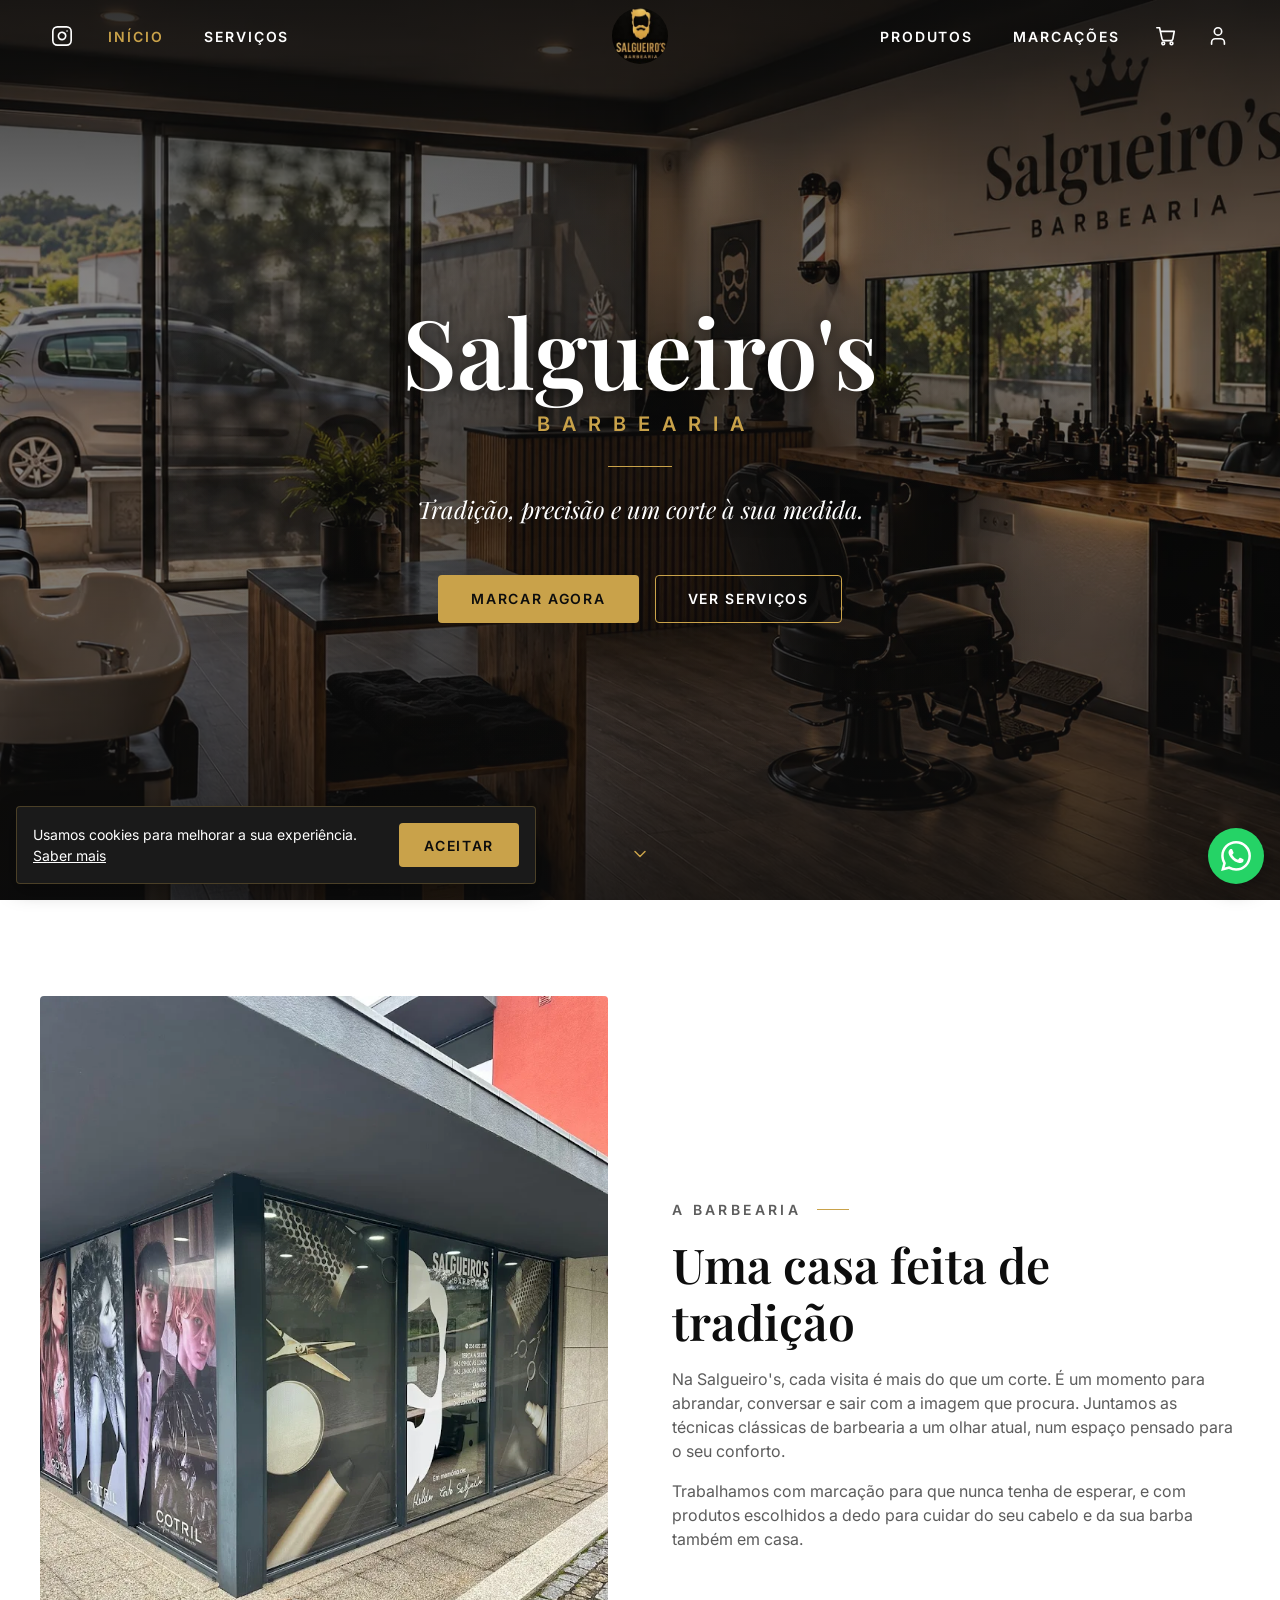
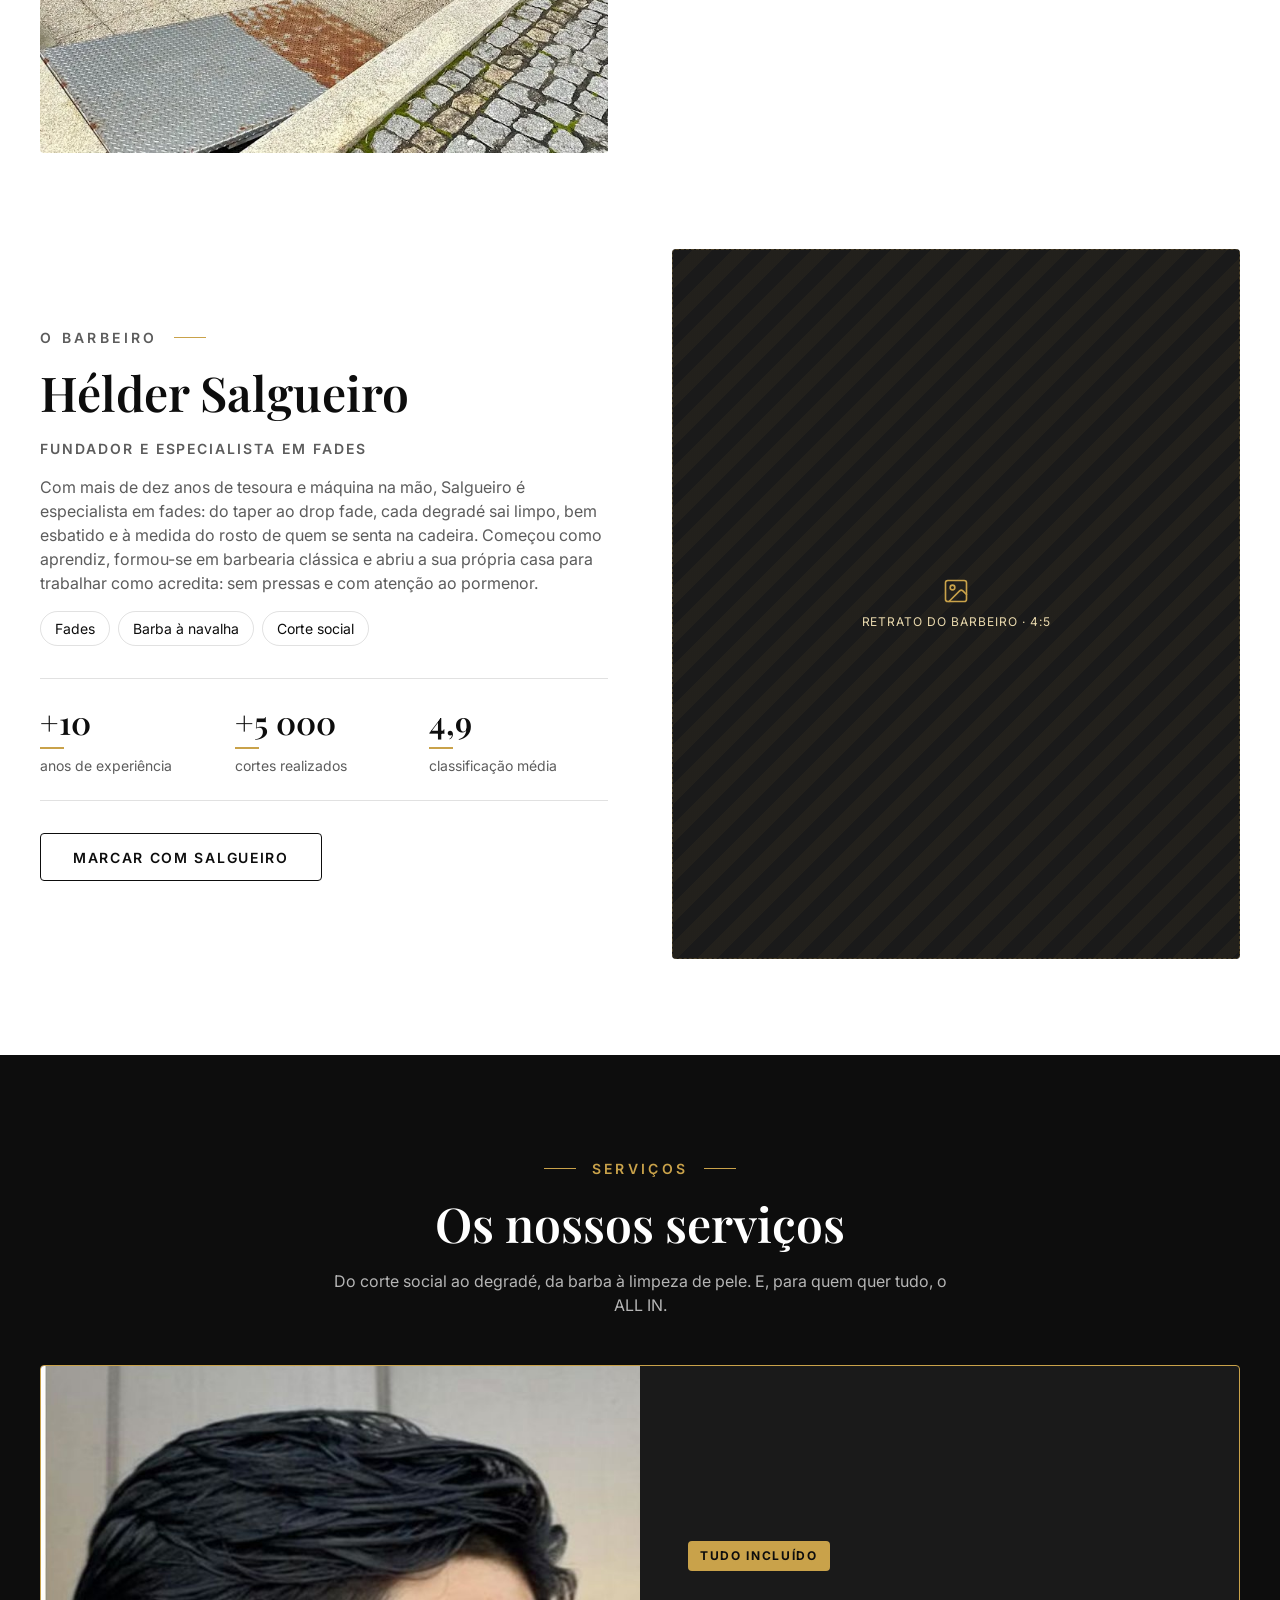
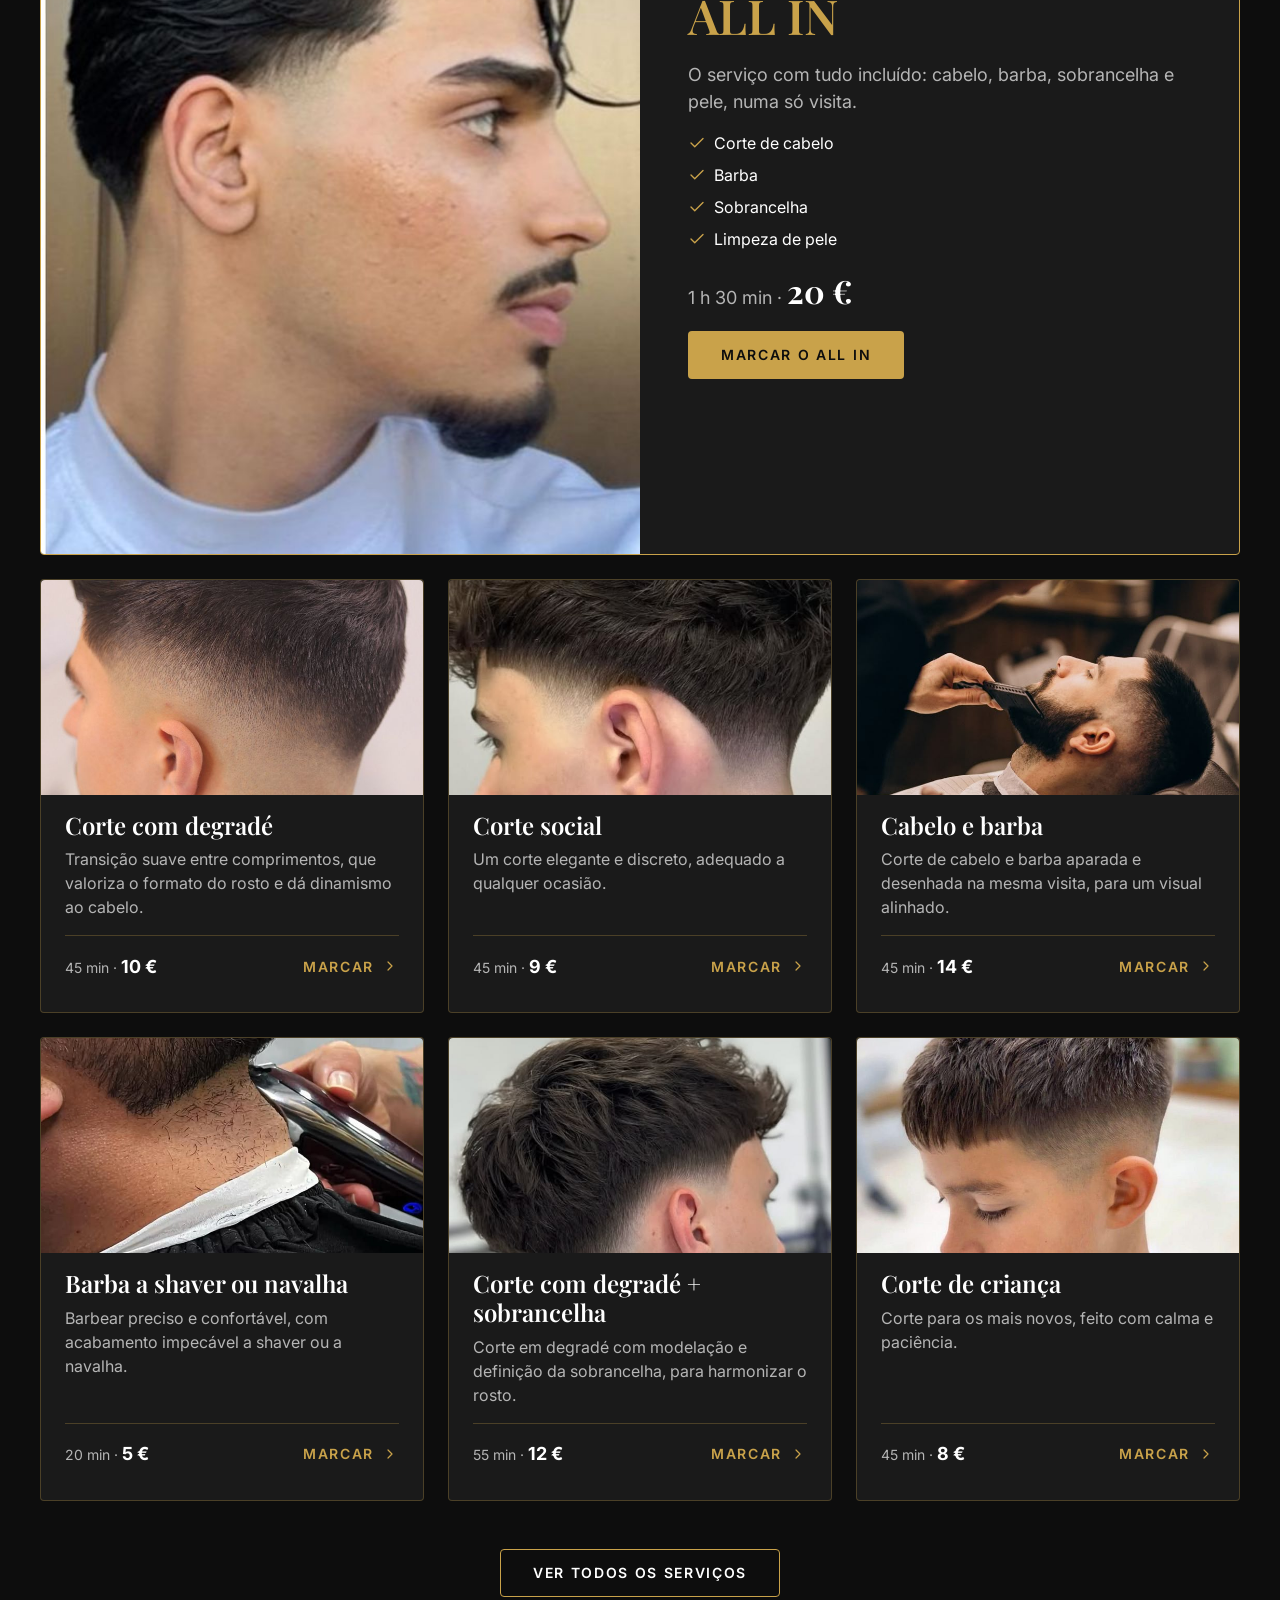
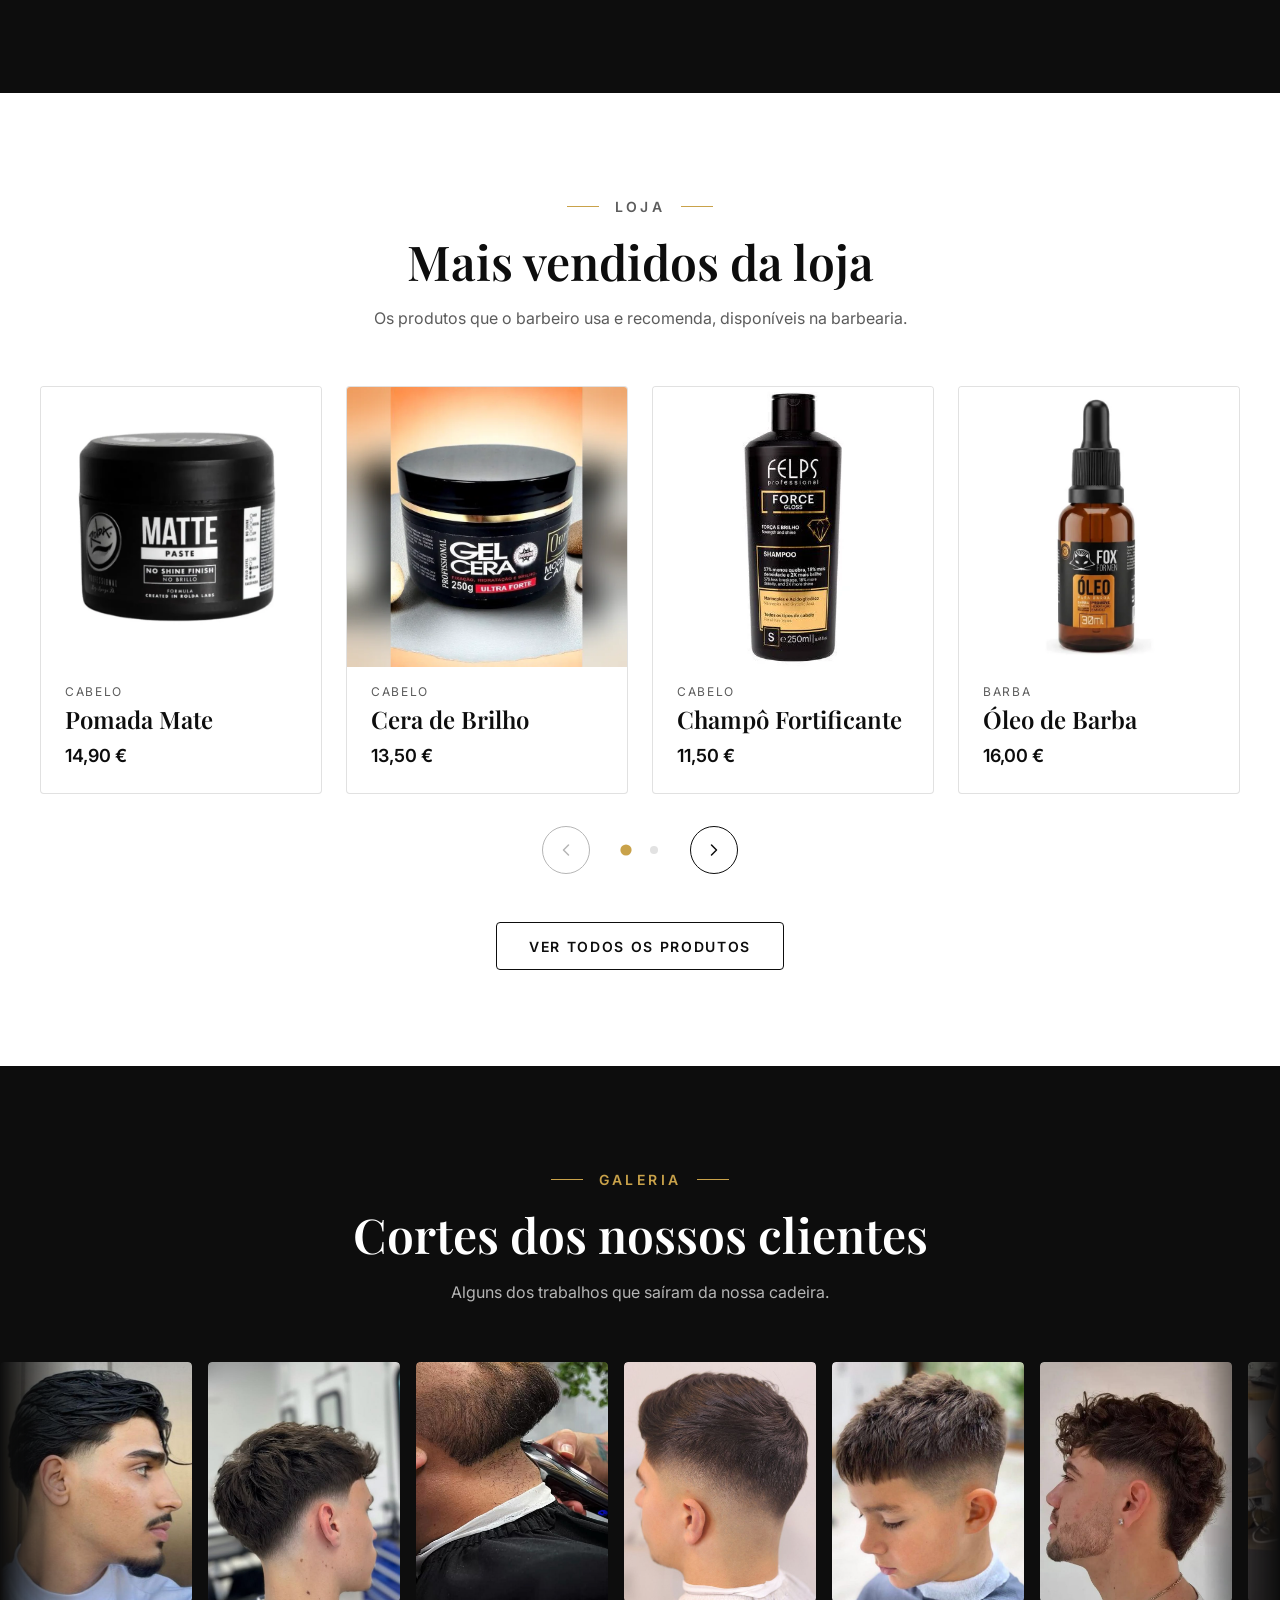
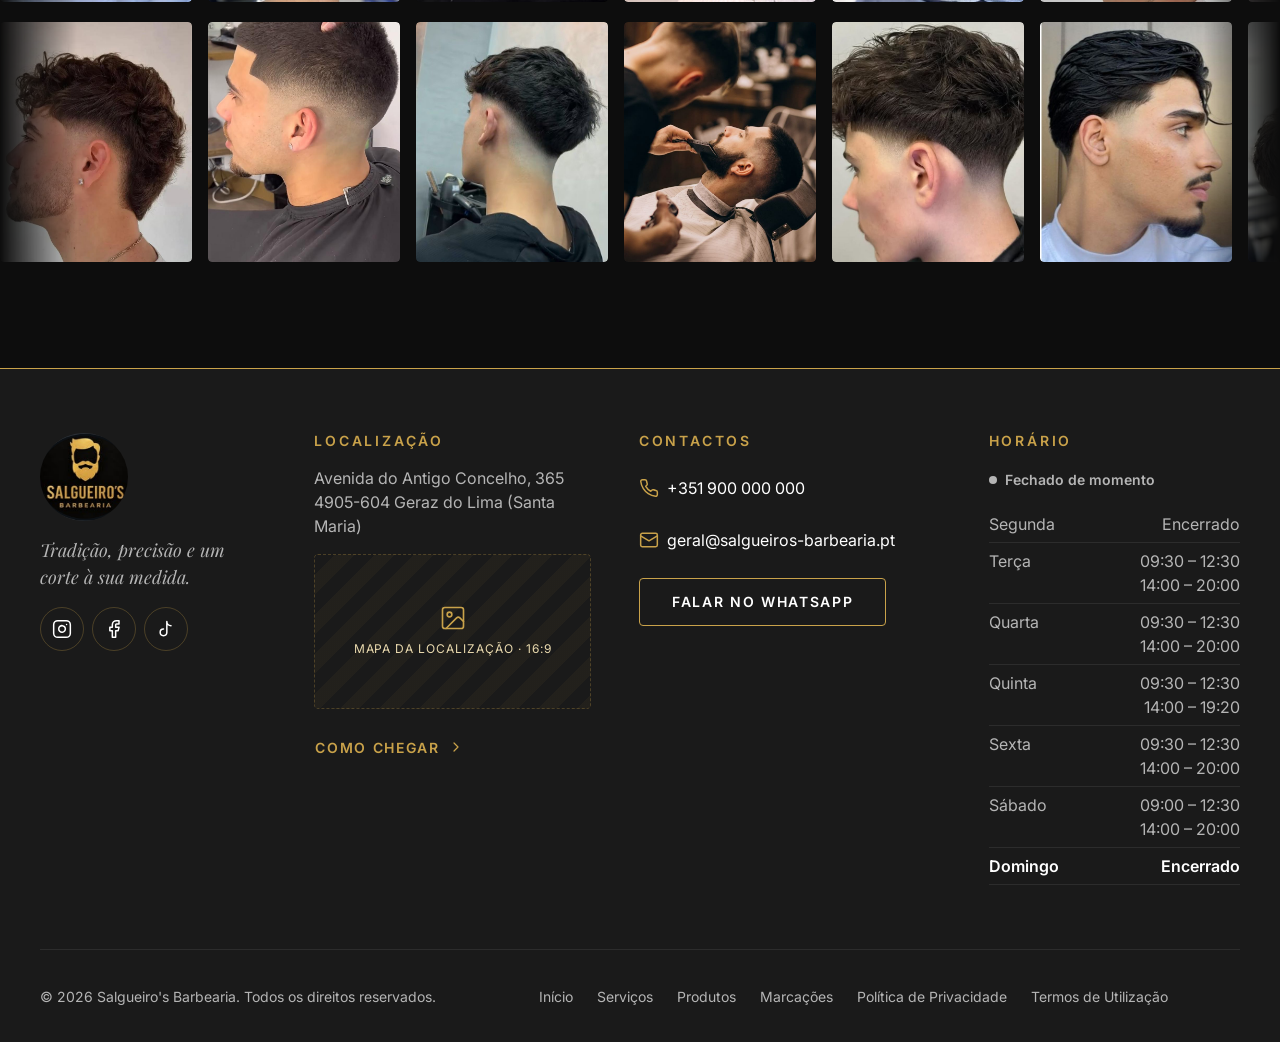
==== commit 48240c8c: "Ultima versão Prototipo funcional Loja com carrinho e encomendas, pop-ups de produto, serviço e admi" ====
--- a/index.html
+++ b/index.html
@@ -15,8 +15,8 @@
   <link rel="stylesheet" href="css/layout.css">
   <script src="js/dados.js" defer></script>
   <script src="js/main.js" defer></script>
+  <script src="js/loja.js" defer></script>
   <script src="js/servicos.js" defer></script>
-  <script src="js/home.js" defer></script>
   <script src="js/carrossel.js" defer></script>
   <script src="js/galeria.js" defer></script>
 </head>
@@ -27,8 +27,8 @@
   <main>
 
     <!-- ===== HERO ===== -->
-    <section class="hero" aria-label="Apresentação">
-      <div class="hero__fundo media" data-imagem="hero" data-alt="" data-label="Fotografia da barbearia · 16:9"></div>
+    <section class="hero pagina-hero" aria-label="Apresentação">
+      <div class="pagina-hero__fundo media" data-imagem="hero" data-alt="" data-label="Fotografia da barbearia · 16:9"></div>
       <div class="hero__conteudo container">
         <h1 class="hero__titulo">Salgueiro's <span>Barbearia</span></h1>
         <div class="hero__divisor" aria-hidden="true"></div>
@@ -62,10 +62,10 @@
           <div class="sobre__texto">
             <p class="secao__sobretitulo">O barbeiro</p>
             <h2 class="sobre__titulo">Hélder Salgueiro</h2>
-            <p class="sobre__cargo">Fundador e mestre barbeiro</p>
-            <p>Com mais de dez anos de tesoura na mão, Salgueiro fez do pormenor a sua assinatura. Começou como aprendiz, formou-se em barbearia clássica e abriu a sua própria casa para trabalhar como acredita: sem pressas e com atenção a cada cliente.</p>
+            <p class="sobre__cargo">Fundador e especialista em fades</p>
+            <p>Com mais de dez anos de tesoura e máquina na mão, Salgueiro é especialista em fades: do taper ao drop fade, cada degradé sai limpo, bem esbatido e à medida do rosto de quem se senta na cadeira. Começou como aprendiz, formou-se em barbearia clássica e abriu a sua própria casa para trabalhar como acredita: sem pressas e com atenção ao pormenor.</p>
             <ul class="etiquetas" aria-label="Especialidades">
-              <li>Degradé</li>
+              <li>Fades</li>
               <li>Barba à navalha</li>
               <li>Corte social</li>
             </ul>
--- a/css/base.css
+++ b/css/base.css
@@ -12,6 +12,8 @@
   --color-line-light: rgba(13, 13, 13, 0.12);
   --color-danger: #b42318;
   --color-success: #2e7d4f;
+  --color-whatsapp: #25d366;
+  --color-whatsapp-hover: #1ebe5a;
 
   --font-titulo: "Playfair Display", Georgia, serif;
   --font-texto: "Inter", system-ui, -apple-system, "Segoe UI", sans-serif;
--- a/css/components.css
+++ b/css/components.css
@@ -272,8 +272,39 @@
   color: var(--color-white);
 }
 
+/* ===== ABRIR O DETALHE DO SERVIÇO ===== */
+/* O nome do serviço é um botão cuja área clicável se estende ao cartão inteiro (ver servicos.js). */
+.assinatura,
+.servico-card {
+  position: relative;
+}
+
+.servico-abrir {
+  text-align: left;
+}
+
+.servico-abrir::after {
+  content: "";
+  position: absolute;
+  inset: 0;
+}
+
+/* Os botões "Marcar" ficam por cima dessa área, para continuarem a levar às marcações */
+.assinatura .btn,
+.servico-card .btn {
+  position: relative;
+  z-index: 1;
+}
+
+.servico-detalhe__duracao {
+  font-size: var(--fs-18);
+  font-weight: 400;
+  color: var(--color-gray);
+}
+
 /* ===== CARTÃO DE PRODUTO ===== */
 .produto-card {
+  position: relative;
   overflow: hidden;
   height: 100%;
   border: 1px solid var(--color-line-light);
@@ -316,6 +347,17 @@
 .produto-card__nome {
   margin-block: 4px var(--esp-8);
   font-size: var(--fs-24);
+}
+
+/* O nome abre o detalhe do produto; a área clicável estende-se ao cartão inteiro */
+.produto-card__abrir {
+  text-align: left;
+}
+
+.produto-card__abrir::after {
+  content: "";
+  position: absolute;
+  inset: 0;
 }
 
 .produto-card__preco {
@@ -452,6 +494,7 @@
   color: var(--color-danger);
 }
 
+.campo__ajuda:empty,
 .campo__erro:empty {
   display: none;
 }
@@ -589,6 +632,15 @@
   border-color: var(--color-black);
   color: var(--color-white);
   background: var(--color-black);
+}
+
+/* Opção sem stock (ex.: um tamanho esgotado) */
+.chip:disabled {
+  border-color: var(--color-line-light);
+  text-decoration: line-through;
+  color: var(--color-gray);
+  opacity: 0.5;
+  cursor: default;
 }
 
 /* ===== CARROSSEL ===== */
@@ -880,67 +932,42 @@
   z-index: 100;
   display: grid;
   place-items: center;
-  color: var(--color-white);
-  background: var(--color-black);
-  animation: intro-sair 600ms cubic-bezier(0.7, 0, 0.3, 1) 1700ms forwards;
-}
-
-.intro__conteudo {
-  display: flex;
-  flex-direction: column;
-  align-items: center;
-}
-
-.intro__logo {
-  width: 120px;
-  height: 120px;
-  border-radius: 50%;
-  animation: intro-logo 700ms ease both;
-}
-
-.intro__linha {
-  width: 96px;
-  height: 1px;
-  margin-block: var(--esp-24) var(--esp-16);
-  background: var(--color-gold);
-  animation: intro-linha 600ms ease 400ms both;
-}
-
-.intro__nome {
-  font-family: var(--font-titulo);
-  font-size: var(--fs-32);
-  text-align: center;
-  animation: entrar 600ms ease 600ms both;
-}
-
-.intro__nome span {
-  display: block;
-  margin-top: var(--esp-8);
-  font-family: var(--font-texto);
-  font-size: 0.75rem;
-  font-weight: 600;
-  letter-spacing: 0.6em;
-  text-indent: 0.6em;
-  text-transform: uppercase;
-  color: var(--color-gold);
-}
-
-/* As animações de entrada da página esperam que a abertura termine */
-.com-intro {
-  --intro-atraso: 1900ms;
-}
-
-@keyframes intro-logo {
+  background: #000;
+}
+
+.intro--sair {
+  animation: intro-sair 600ms cubic-bezier(0.7, 0, 0.3, 1) forwards;
+}
+
+/* Imagem quadrada ao centro; as margens esbatem-se para o fundo preto, sem se notar o recorte */
+.intro__imagem {
+  width: min(90vw, 90vh, 720px);
+  height: auto;
+  opacity: 0;
+  -webkit-mask-image: radial-gradient(closest-side, #000 88%, transparent);
+  mask-image: radial-gradient(closest-side, #000 88%, transparent);
+}
+
+.intro--pronta .intro__imagem {
+  animation: intro-imagem 500ms ease forwards;
+}
+
+@keyframes intro-imagem {
   from {
     opacity: 0;
-    transform: scale(0.8);
-  }
-}
-
-@keyframes intro-linha {
-  from {
-    transform: scaleX(0);
-  }
+    transform: scale(0.94);
+  }
+  to {
+    opacity: 1;
+  }
+}
+
+/* As animações de entrada da página esperam que a abertura termine */
+.com-intro .hero__conteudo > *,
+.com-intro .pagina-cabecalho .container > *,
+.com-intro .login__conteudo,
+.com-intro .perfil-topo .container > * {
+  animation-play-state: paused;
 }
 
 @keyframes intro-sair {
@@ -955,6 +982,364 @@
     opacity: 0;
     transform: translateY(16px);
   }
+}
+
+/* ===== CONTADOR NOS ÍCONES DA NAVBAR (carrinho e encomendas) ===== */
+.navbar__icone--contador {
+  position: relative;
+}
+
+.contador {
+  position: absolute;
+  top: 2px;
+  right: 0;
+  min-width: 18px;
+  height: 18px;
+  padding-inline: 5px;
+  border-radius: 999px;
+  font-size: 0.6875rem;
+  font-weight: 700;
+  line-height: 18px;
+  text-align: center;
+  color: var(--color-black);
+  background: var(--color-gold);
+}
+
+/* ===== SELETOR DE QUANTIDADE ===== */
+.quantidade {
+  display: inline-flex;
+  align-items: center;
+  border: 1px solid var(--color-line-light);
+  border-radius: var(--raio);
+}
+
+.quantidade button {
+  display: grid;
+  place-items: center;
+  width: 44px;
+  height: 44px;
+  transition: background-color var(--transicao), opacity var(--transicao);
+}
+
+.quantidade button:hover:not(:disabled) {
+  background: var(--color-line-light);
+}
+
+.quantidade button:disabled {
+  opacity: 0.3;
+  cursor: default;
+}
+
+.quantidade .icone {
+  width: 16px;
+  height: 16px;
+}
+
+.quantidade__valor {
+  min-width: 32px;
+  font-weight: 600;
+  text-align: center;
+}
+
+/* ===== DETALHE DO PRODUTO ===== */
+/* Janela aberta ao clicar num produto (ver loja.js). */
+.produto-detalhe {
+  width: min(calc(100% - 2 * var(--esp-16)), 960px);
+  max-width: none;
+  max-height: calc(100dvh - 2 * var(--esp-16));
+  padding: 0;
+  border: 0;
+  border-radius: var(--raio);
+  color: var(--color-black);
+  background: var(--color-white);
+  box-shadow: 0 16px 48px rgba(0, 0, 0, 0.4);
+}
+
+.produto-detalhe[open] {
+  animation: entrar 240ms ease;
+}
+
+.produto-detalhe::backdrop,
+.carrinho::backdrop {
+  background: rgba(13, 13, 13, 0.7);
+}
+
+/* Os botões de fecho usam o ícone da navbar, aqui sobre fundo branco */
+.produto-detalhe .navbar__icone:hover,
+.carrinho .navbar__icone:hover {
+  color: var(--color-black);
+  background: var(--color-gold-soft);
+}
+
+.produto-detalhe__interior {
+  position: relative;
+  display: grid;
+  gap: var(--esp-24);
+  padding: var(--esp-16);
+}
+
+.produto-detalhe__fechar {
+  position: absolute;
+  top: var(--esp-8);
+  right: var(--esp-8);
+  z-index: 1;
+  background: var(--color-white);
+  box-shadow: var(--sombra);
+}
+
+.produto-detalhe__fotos {
+  display: grid;
+  align-content: start;
+  gap: var(--esp-8);
+}
+
+.produto-detalhe__miniaturas {
+  display: flex;
+  gap: var(--esp-8);
+}
+
+.produto-detalhe__miniatura {
+  width: 72px;
+  border: 2px solid transparent;
+  opacity: 0.6;
+  transition: border-color var(--transicao), opacity var(--transicao);
+}
+
+.produto-detalhe__miniatura:hover,
+.produto-detalhe__miniatura[aria-pressed="true"] {
+  opacity: 1;
+}
+
+.produto-detalhe__miniatura[aria-pressed="true"] {
+  border-color: var(--color-gold);
+}
+
+.produto-detalhe__corpo {
+  display: flex;
+  flex-direction: column;
+  align-items: flex-start;
+  gap: var(--esp-16);
+}
+
+/* Tamanho, quantidade e botão de adicionar (redesenhados ao mudar de tamanho) */
+.produto-detalhe__compra {
+  display: flex;
+  flex-direction: column;
+  align-items: flex-start;
+  gap: var(--esp-16);
+  width: 100%;
+}
+
+.produto-detalhe__nome {
+  font-size: var(--fs-32);
+}
+
+.produto-detalhe__preco {
+  font-size: var(--fs-24);
+  font-weight: 600;
+}
+
+.produto-detalhe__descricao {
+  color: var(--color-gray);
+}
+
+.produto-detalhe__rotulo {
+  margin-bottom: var(--esp-8);
+  font-size: var(--fs-14);
+  font-weight: 600;
+}
+
+.produto-detalhe__nota {
+  font-size: var(--fs-14);
+  color: var(--color-gray);
+}
+
+.produto-detalhe__adicionar {
+  width: 100%;
+  margin-top: var(--esp-8);
+}
+
+.produto-detalhe__adicionar:disabled {
+  color: var(--color-gray);
+  background: var(--color-line-light);
+  cursor: default;
+}
+
+@media (min-width: 768px) {
+  .produto-detalhe__interior {
+    grid-template-columns: repeat(2, minmax(0, 1fr));
+    gap: var(--esp-32);
+    padding: var(--esp-32);
+  }
+
+  /* O botão de fecho fica por cima desta coluna */
+  .produto-detalhe__corpo {
+    padding-top: var(--esp-24);
+  }
+}
+
+/* ===== CARRINHO ===== */
+/* Painel lateral à direita, aberto pelo ícone do carrinho na navbar (ver loja.js). */
+.carrinho {
+  inset: 0 0 0 auto;
+  width: min(92vw, 420px);
+  max-width: none;
+  height: 100dvh;
+  max-height: none;
+  margin: 0;
+  padding: 0;
+  border: 0;
+  border-left: 1px solid var(--color-gold);
+  color: var(--color-black);
+  background: var(--color-white);
+}
+
+.carrinho[open] {
+  animation: carrinho-entrar 240ms ease;
+}
+
+@keyframes carrinho-entrar {
+  from {
+    transform: translateX(100%);
+  }
+}
+
+.carrinho__interior {
+  display: flex;
+  flex-direction: column;
+  height: 100%;
+}
+
+.carrinho__topo {
+  display: flex;
+  align-items: center;
+  justify-content: space-between;
+  padding: var(--esp-16) var(--esp-16) var(--esp-16) var(--esp-24);
+  border-bottom: 1px solid var(--color-line-light);
+}
+
+.carrinho__titulo {
+  font-size: var(--fs-24);
+}
+
+.carrinho__corpo {
+  display: flex;
+  flex: 1;
+  flex-direction: column;
+  min-height: 0;
+}
+
+.carrinho__lista {
+  flex: 1;
+  overflow-y: auto;
+  padding-inline: var(--esp-24);
+}
+
+.carrinho__linha {
+  display: grid;
+  grid-template-columns: 72px minmax(0, 1fr) auto;
+  gap: var(--esp-16);
+  padding-block: var(--esp-16);
+  border-bottom: 1px solid var(--color-line-light);
+}
+
+.carrinho__foto {
+  align-self: start;
+}
+
+.carrinho__foto .media__vazio span {
+  display: none;
+}
+
+.carrinho__nome {
+  font-weight: 600;
+  overflow-wrap: anywhere;
+}
+
+.carrinho__detalhe {
+  font-size: var(--fs-14);
+  color: var(--color-gray);
+}
+
+.carrinho__acoes {
+  display: flex;
+  align-items: center;
+  gap: var(--esp-8);
+  margin-top: var(--esp-8);
+}
+
+.carrinho__remover {
+  display: grid;
+  place-items: center;
+  width: 44px;
+  height: 44px;
+  border-radius: var(--raio);
+  color: var(--color-gray);
+  transition: color var(--transicao), background-color var(--transicao);
+}
+
+.carrinho__remover:hover {
+  color: var(--color-white);
+  background: var(--color-danger);
+}
+
+.carrinho__subtotal {
+  font-weight: 600;
+  white-space: nowrap;
+}
+
+.carrinho__rodape {
+  display: grid;
+  gap: var(--esp-8);
+  padding: var(--esp-24);
+  border-top: 1px solid var(--color-line-light);
+}
+
+.carrinho__total {
+  display: flex;
+  align-items: baseline;
+  justify-content: space-between;
+  gap: var(--esp-16);
+}
+
+.carrinho__total strong {
+  font-size: var(--fs-24);
+  font-weight: 600;
+}
+
+.carrinho__nota {
+  margin-bottom: var(--esp-8);
+  font-size: var(--fs-14);
+  color: var(--color-gray);
+}
+
+/* Carrinho vazio e confirmação da compra */
+.carrinho__mensagem {
+  display: flex;
+  flex: 1;
+  flex-direction: column;
+  align-items: center;
+  justify-content: center;
+  gap: var(--esp-16);
+  padding: var(--esp-32) var(--esp-24);
+  text-align: center;
+  color: var(--color-gray);
+}
+
+.carrinho__mensagem > .icone {
+  width: 40px;
+  height: 40px;
+  color: var(--color-gold);
+}
+
+.carrinho__mensagem--sucesso > .icone {
+  color: var(--color-success);
+}
+
+.carrinho__mensagem-titulo {
+  font-family: var(--font-titulo);
+  font-size: var(--fs-24);
+  color: var(--color-black);
 }
 
 /* ===== BOTÃO FLUTUANTE DE WHATSAPP ===== */
@@ -968,20 +1353,23 @@
   width: 56px;
   height: 56px;
   border-radius: 50%;
-  color: var(--color-black);
-  background: var(--color-gold);
+  color: var(--color-white);
+  background: var(--color-whatsapp);
   box-shadow: 0 6px 20px rgba(0, 0, 0, 0.35);
   transition: background-color var(--transicao), transform var(--transicao);
 }
 
 .whatsapp:hover {
-  background: var(--color-gold-hover);
+  background: var(--color-whatsapp-hover);
   transform: scale(1.06);
 }
 
+/* O logótipo do WhatsApp é preenchido, ao contrário dos restantes ícones (de traço) */
 .whatsapp .icone {
-  width: 26px;
-  height: 26px;
+  width: 30px;
+  height: 30px;
+  fill: currentColor;
+  stroke: none;
 }
 
 /* ===== AVISO DE COOKIES ===== */
--- a/css/layout.css
+++ b/css/layout.css
@@ -152,45 +152,66 @@
   }
 }
 
-/* ===== HERO ===== */
-.hero {
+/* ===== FUNDO DE HERO PARTILHADO ===== */
+/*
+ * Fotografia da barbearia (IMAGENS.hero, em dados.js) com sobreposição preta e texto branco.
+ * Usado no hero da home e nos cabeçalhos de Produtos e Serviços: a fotografia e a sobreposição
+ * são as mesmas, e cada página só escolhe o enquadramento com as variáveis abaixo.
+ */
+.pagina-hero {
+  --hero-posicao: 50% 50%; /* zona da fotografia que fica à vista */
+  --hero-foco: 50% 52%; /* onde está o texto: aí a sobreposição é mais escura */
+  --hero-foco-tamanho: 55% 50%; /* largura e altura dessa zona mais escura */
+  --hero-foco-nucleo: 0%; /* até onde a zona mais escura se mantém no máximo */
+  --hero-sobreposicao: 1; /* opacidade da sobreposição */
   position: relative;
-  display: grid;
-  place-items: center;
-  min-height: 100svh;
-  padding: calc(var(--navbar-altura) + var(--esp-48)) 0 var(--esp-96);
   color: var(--color-white);
-  text-align: center;
   background: var(--color-black);
 }
 
-.hero__fundo {
+.pagina-hero__fundo {
   position: absolute;
   inset: 0;
   border-radius: 0;
   background: radial-gradient(ellipse at 50% 40%, #2a2418, var(--color-black) 70%);
 }
 
-/* Sobreposição preta para garantir a leitura do nome e do slogan sobre a fotografia */
-.hero__fundo::after {
+.pagina-hero__fundo img {
+  object-position: var(--hero-posicao);
+}
+
+/* Sobreposição preta para garantir a leitura do texto sobre a fotografia */
+.pagina-hero__fundo::after {
   content: "";
   position: absolute;
   inset: 0;
-  /* Mais escura no topo (navbar), ao centro (nome e slogan) e em baixo; a fotografia respira nos lados */
+  opacity: var(--hero-sobreposicao);
+  /* Mais escura no topo (navbar), por trás do texto e em baixo; a fotografia respira no resto */
   background:
-    radial-gradient(ellipse 55% 50% at 50% 52%, rgba(13, 13, 13, 0.6), transparent 72%),
+    radial-gradient(ellipse var(--hero-foco-tamanho) at var(--hero-foco), rgba(13, 13, 13, 0.6) var(--hero-foco-nucleo), transparent 72%),
     linear-gradient(rgba(13, 13, 13, 0.85), rgba(13, 13, 13, 0.5) 30%, rgba(13, 13, 13, 0.5) 60%, rgba(13, 13, 13, 0.85));
 }
 
-.hero__conteudo {
+.pagina-hero > .container {
+  position: relative;
+  z-index: 2;
   text-shadow: 0 2px 16px rgba(0, 0, 0, 0.6);
 }
 
-.hero__conteudo .btn {
+.pagina-hero .btn {
   text-shadow: none;
 }
 
-.hero__fundo .media__vazio {
+/* ===== HERO ===== */
+.hero {
+  display: grid;
+  place-items: center;
+  min-height: 100svh;
+  padding: calc(var(--navbar-altura) + var(--esp-48)) 0 var(--esp-96);
+  text-align: center;
+}
+
+.pagina-hero__fundo .media__vazio {
   inset: calc(var(--navbar-altura) + var(--esp-8)) var(--esp-16) auto;
   z-index: 1;
   flex-direction: row;
@@ -201,14 +222,12 @@
   background: rgba(13, 13, 13, 0.5);
 }
 
-.hero__fundo .media__vazio .icone {
+.pagina-hero__fundo .media__vazio .icone {
   width: 18px;
   height: 18px;
 }
 
 .hero__conteudo {
-  position: relative;
-  z-index: 2;
   display: flex;
   flex-direction: column;
   align-items: center;
@@ -278,34 +297,48 @@
 .hero__conteudo > *,
 .pagina-cabecalho .container > * {
   animation: entrar 700ms ease both;
-  animation-delay: calc(var(--intro-atraso, 0ms) + 100ms);
+  animation-delay: 100ms;
 }
 
 .hero__conteudo > :nth-child(2),
 .pagina-cabecalho .container > :nth-child(2) {
-  animation-delay: calc(var(--intro-atraso, 0ms) + 220ms);
+  animation-delay: 220ms;
 }
 
 .hero__conteudo > :nth-child(3),
 .pagina-cabecalho .container > :nth-child(3) {
-  animation-delay: calc(var(--intro-atraso, 0ms) + 340ms);
+  animation-delay: 340ms;
 }
 
 .hero__conteudo > :nth-child(4) {
-  animation-delay: calc(var(--intro-atraso, 0ms) + 460ms);
+  animation-delay: 460ms;
 }
 
 /* ===== CABEÇALHO DE PÁGINA (páginas interiores) ===== */
+/* Faixa com a fotografia do hero: o texto fica à esquerda e o motivo da fotografia à direita. */
 .pagina-cabecalho {
-  padding: calc(var(--navbar-altura) + var(--esp-48)) 0 var(--esp-48);
-  color: var(--color-white);
-  text-align: center;
-  background: radial-gradient(ellipse at 50% 0%, #2a2418, var(--color-black) 70%);
+  /* A zona mais escura encosta à esquerda e cobre o caminho, o título e o texto */
+  --hero-foco: 0% 50%;
+  --hero-foco-tamanho: 90% 140%;
+  --hero-foco-nucleo: 40%;
+  display: grid;
+  align-items: center;
+  min-height: 280px;
+  padding: calc(var(--navbar-altura) + var(--esp-24)) 0 var(--esp-32);
+}
+
+/* Serviços: a cadeira de barbeiro, ao centro-direita da fotografia */
+.pagina-hero--servicos {
+  --hero-posicao: 30% 75%;
+}
+
+/* Produtos: fotografia própria, com a prateleira de frascos do lado direito */
+.pagina-hero--produtos {
+  --hero-posicao: 80% 45%; /* a navbar tapa o topo da faixa, por isso o recorte sobe um pouco */
 }
 
 .migalhas {
   display: flex;
-  justify-content: center;
   gap: var(--esp-8);
   font-size: var(--fs-14);
   letter-spacing: 0.08em;
@@ -328,10 +361,9 @@
   font-size: clamp(2.5rem, 7vw, 4rem);
 }
 
+/* O texto ocupa a metade esquerda, para não ficar por cima do motivo da fotografia */
 .pagina-cabecalho__texto {
-  max-width: 560px;
-  margin-inline: auto;
-  color: var(--color-gray-light);
+  max-width: min(52%, 520px);
 }
 
 /* ===== SOBRE ===== */
@@ -526,6 +558,11 @@
   color: var(--color-gray-light);
 }
 
+/* Dias com dois períodos (manhã e tarde) mostram um por linha */
+.horario__horas {
+  text-align: right;
+}
+
 .horario .horario__dia--hoje {
   font-weight: 600;
   color: var(--color-white);
